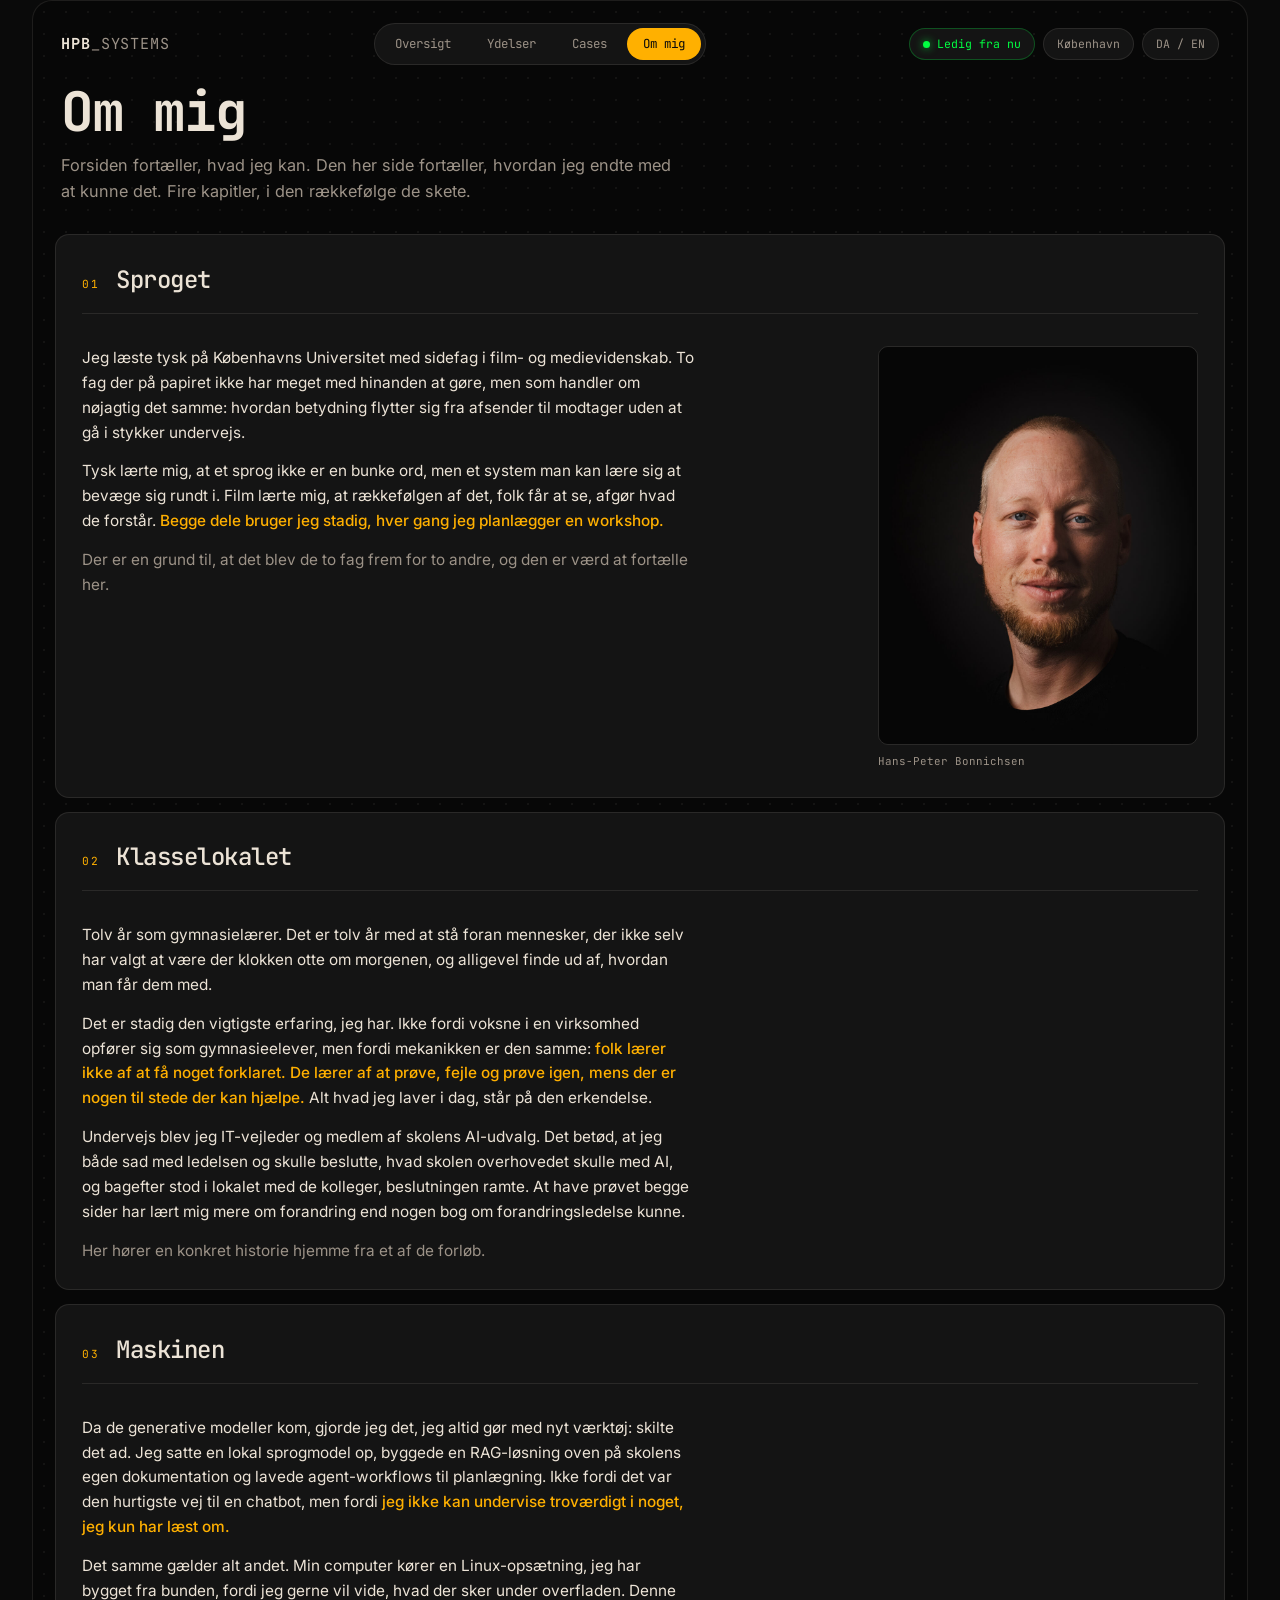
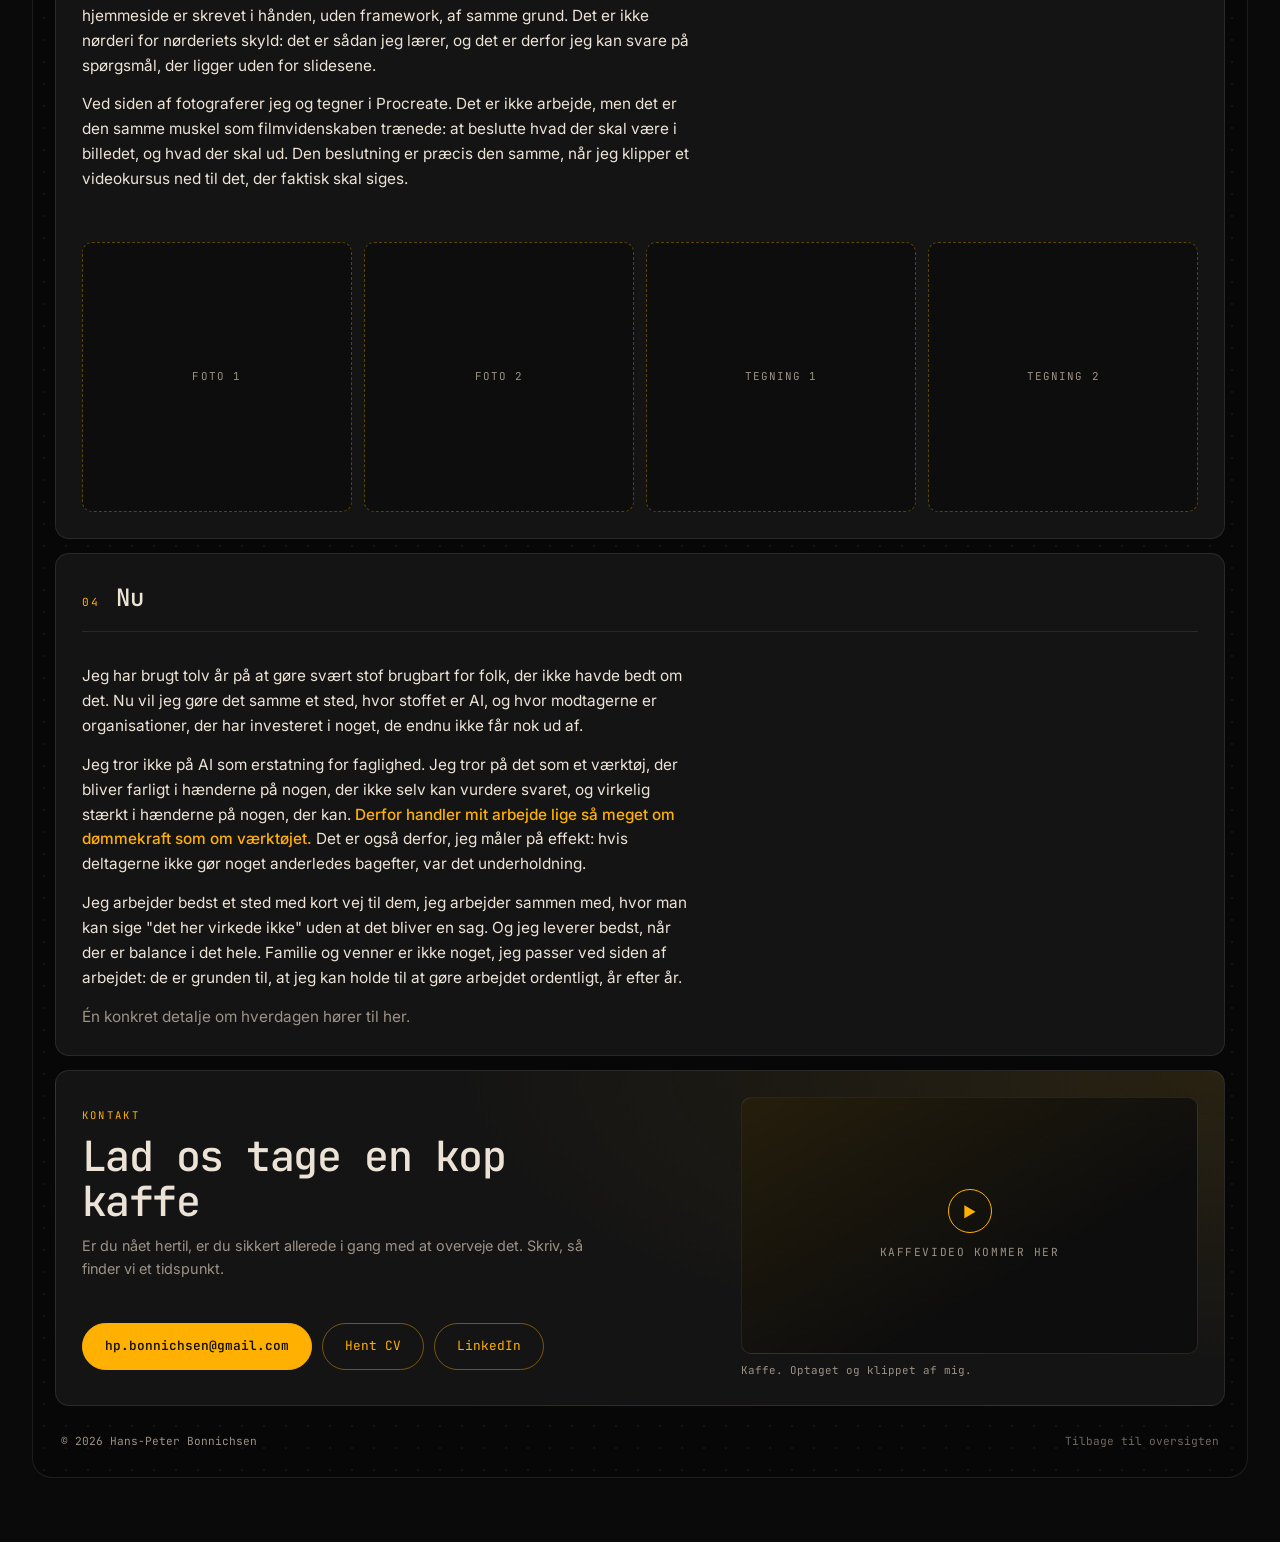
==== om.html @ f0ff15a0 "Portfolio-prototype: forside og om-side" ====
<!DOCTYPE html>
<html lang="da">
<head>
<meta charset="utf-8">
<meta name="viewport" content="width=device-width, initial-scale=1">
<title>Om mig · Hans-Peter Bonnichsen</title>
<meta name="description" content="Vejen fra tysk grammatik og filmklip til AI-adoption. Om hvorfor jeg bygger det, jeg underviser i, og hvad jeg tror på om læring.">
<link rel="preconnect" href="https://fonts.googleapis.com">
<link rel="preconnect" href="https://fonts.gstatic.com" crossorigin>
<link href="https://fonts.googleapis.com/css2?family=Inter:wght@400;500;600&family=JetBrains+Mono:wght@400;500;700&display=swap" rel="stylesheet">
<link rel="stylesheet" href="css/style.css">
</head>
<body>

<a class="skip-link" href="#indhold">Spring til indhold</a>

<main class="frame">
  <div class="frame__inner">

    <!-- Topbar -->
    <nav class="topbar" aria-label="Primær">
      <a class="topbar__logo" href="index.html">HPB<span class="topbar__logo-dim">_SYSTEMS</span></a>

      <ul class="topbar__nav">
        <li><a href="index.html">Oversigt</a></li>
        <li><a href="ydelser.html">Ydelser</a></li>
        <li><a href="cases.html">Cases</a></li>
        <li><a href="om.html" class="is-active" aria-current="page">Om mig</a></li>
      </ul>

      <div class="topbar__status">
        <span class="chip chip--live"><span class="dot" aria-hidden="true"></span>Ledig fra nu</span>
        <span class="chip">København</span>
        <span class="chip">DA / EN</span>
      </div>
    </nav>

    <header class="page-head" id="indhold">
      <h1 class="page-head__title">Om mig</h1>
      <p class="page-head__sub">
        Forsiden fortæller, hvad jeg kan. Den her side fortæller, hvordan jeg endte
        med at kunne det. Fire kapitler, i den rækkefølge de skete.
      </p>
    </header>

    <div class="bento">

      <!-- 01 ─────────────────────────────────────────────────────────── -->
      <section class="card chapter" data-reveal>
        <div class="chapter__head">
          <span class="chapter__num">01</span>
          <h2 class="chapter__title">Sproget</h2>
        </div>

        <div class="chapter__body">
          <div class="prose">
            <p>
              Jeg læste tysk på Københavns Universitet med sidefag i film- og
              medievidenskab. To fag der på papiret ikke har meget med hinanden at
              gøre, men som handler om nøjagtig det samme: hvordan betydning flytter
              sig fra afsender til modtager uden at gå i stykker undervejs.
            </p>
            <p>
              Tysk lærte mig, at et sprog ikke er en bunke ord, men et system man kan
              lære sig at bevæge sig rundt i. Film lærte mig, at rækkefølgen af det,
              folk får at se, afgør hvad de forstår. <strong>Begge dele bruger jeg
              stadig, hver gang jeg planlægger en workshop.</strong>
            </p>
            <p class="muted">
              <!-- TODO: skriv en linje eller to om hvorfor det blev netop tysk og film.
                   Hvad trak? En lærer, en film, et halvår i udlandet? Det er her læseren
                   får fat i dig som person frem for som CV. -->
              Der er en grund til, at det blev de to fag frem for to andre, og den er
              værd at fortælle her.
            </p>
          </div>

          <figure class="figure">
            <img src="assets/portraet.jpg" alt="Portræt af Hans-Peter Bonnichsen" width="1000" height="1250">
            <figcaption>Hans-Peter Bonnichsen</figcaption>
          </figure>
        </div>
      </section>

      <!-- 02 ─────────────────────────────────────────────────────────── -->
      <section class="card chapter" data-reveal>
        <div class="chapter__head">
          <span class="chapter__num">02</span>
          <h2 class="chapter__title">Klasselokalet</h2>
        </div>

        <div class="chapter__body chapter__body--plain">
          <div class="prose">
            <p>
              Tolv år som gymnasielærer. Det er tolv år med at stå foran mennesker,
              der ikke selv har valgt at være der klokken otte om morgenen, og
              alligevel finde ud af, hvordan man får dem med.
            </p>
            <p>
              Det er stadig den vigtigste erfaring, jeg har. Ikke fordi voksne i en
              virksomhed opfører sig som gymnasieelever, men fordi mekanikken er den
              samme: <strong>folk lærer ikke af at få noget forklaret. De lærer af at
              prøve, fejle og prøve igen, mens der er nogen til stede der kan
              hjælpe.</strong> Alt hvad jeg laver i dag, står på den erkendelse.
            </p>
            <p>
              Undervejs blev jeg IT-vejleder og medlem af skolens AI-udvalg. Det
              betød, at jeg både sad med ledelsen og skulle beslutte, hvad skolen
              overhovedet skulle med AI, og bagefter stod i lokalet med de kolleger,
              beslutningen ramte. At have prøvet begge sider har lært mig mere om
              forandring end nogen bog om forandringsledelse kunne.
            </p>
            <p class="muted">
              <!-- TODO: en konkret anekdote hører til her. Et forløb der gik galt,
                   en kollega der skiftede mening, en time hvor du opdagede noget.
                   Én god historie er mere overbevisende end tre afsnit om metode. -->
              Her hører en konkret historie hjemme fra et af de forløb.
            </p>
          </div>
        </div>
      </section>

      <!-- 03 ─────────────────────────────────────────────────────────── -->
      <section class="card chapter" data-reveal>
        <div class="chapter__head">
          <span class="chapter__num">03</span>
          <h2 class="chapter__title">Maskinen</h2>
        </div>

        <div class="chapter__body chapter__body--plain">
          <div class="prose">
            <p>
              Da de generative modeller kom, gjorde jeg det, jeg altid gør med nyt
              værktøj: skilte det ad. Jeg satte en lokal sprogmodel op, byggede en
              RAG-løsning oven på skolens egen dokumentation og lavede agent-workflows
              til planlægning. Ikke fordi det var den hurtigste vej til en chatbot,
              men fordi <strong>jeg ikke kan undervise troværdigt i noget, jeg kun har
              læst om.</strong>
            </p>
            <p>
              Det samme gælder alt andet. Min computer kører en Linux-opsætning, jeg
              har bygget fra bunden, fordi jeg gerne vil vide, hvad der sker under
              overfladen. Denne hjemmeside er skrevet i hånden, uden framework, af
              samme grund. Det er ikke nørderi for nørderiets skyld: det er sådan jeg
              lærer, og det er derfor jeg kan svare på spørgsmål, der ligger uden for
              slidesene.
            </p>
            <p>
              Ved siden af fotograferer jeg og tegner i Procreate. Det er ikke arbejde,
              men det er den samme muskel som filmvidenskaben trænede: at beslutte hvad
              der skal være i billedet, og hvad der skal ud. Den beslutning er præcis
              den samme, når jeg klipper et videokursus ned til det, der faktisk skal
              siges.
            </p>
          </div>

          <div class="gallery">
            <!-- TODO: udskift de fire pladsholdere med billeder, fx to fotografier og
                 to Procreate-arbejder. Format: <figure class="figure"><img src="assets/..."
                 alt="..."><figcaption>...</figcaption></figure> -->
            <div class="ph ph--square">FOTO 1</div>
            <div class="ph ph--square">FOTO 2</div>
            <div class="ph ph--square">TEGNING 1</div>
            <div class="ph ph--square">TEGNING 2</div>
          </div>
        </div>
      </section>

      <!-- 04 ─────────────────────────────────────────────────────────── -->
      <section class="card chapter" data-reveal>
        <div class="chapter__head">
          <span class="chapter__num">04</span>
          <h2 class="chapter__title">Nu</h2>
        </div>

        <div class="chapter__body chapter__body--plain">
          <div class="prose">
            <p>
              Jeg har brugt tolv år på at gøre svært stof brugbart for folk, der ikke
              havde bedt om det. Nu vil jeg gøre det samme et sted, hvor stoffet er
              AI, og hvor modtagerne er organisationer, der har investeret i noget,
              de endnu ikke får nok ud af.
            </p>
            <p>
              Jeg tror ikke på AI som erstatning for faglighed. Jeg tror på det som et
              værktøj, der bliver farligt i hænderne på nogen, der ikke selv kan
              vurdere svaret, og virkelig stærkt i hænderne på nogen, der kan.
              <strong>Derfor handler mit arbejde lige så meget om dømmekraft som om
              værktøjet.</strong> Det er også derfor, jeg måler på effekt: hvis
              deltagerne ikke gør noget anderledes bagefter, var det underholdning.
            </p>
            <p>
              Jeg arbejder bedst et sted med kort vej til dem, jeg arbejder sammen med,
              hvor man kan sige "det her virkede ikke" uden at det bliver en sag. Og
              jeg leverer bedst, når der er balance i det hele. Familie og venner er
              ikke noget, jeg passer ved siden af arbejdet: de er grunden til, at jeg
              kan holde til at gøre arbejdet ordentligt, år efter år.
            </p>
            <p class="muted">
              <!-- TODO: tilføj gerne én konkret ting du gør for at trives, fx noget du
                   løber, laver mad til, tager på tur med. Én detalje gør afsnittet
                   troværdigt; flere gør det til en dating-profil. -->
              Én konkret detalje om hverdagen hører til her.
            </p>
          </div>
        </div>
      </section>

      <!-- Kontakt ─────────────────────────────────────────────────────── -->
      <section class="card card--contact" aria-labelledby="kontakt-titel" data-reveal>
        <div class="contact__text">
          <span class="card__label" id="kontakt-titel">Kontakt</span>
          <h2 class="card__title card__title--xl">Lad os tage en kop kaffe</h2>
          <p class="card__text">
            Er du nået hertil, er du sikkert allerede i gang med at overveje det.
            Skriv, så finder vi et tidspunkt.
          </p>
        </div>

        <!-- Samme video som på forsiden. Se kommentaren i index.html om hosting. -->
        <figure class="contact__video">
          <div class="video-ph">
            <span class="video-ph__icon" aria-hidden="true">&#9654;</span>
            <span class="video-ph__text">Kaffevideo kommer her</span>
          </div>
          <figcaption>Kaffe. Optaget og klippet af mig.</figcaption>
        </figure>

        <div class="contact__actions">
          <a class="btn btn--primary" href="mailto:hp.bonnichsen@gmail.com">hp.bonnichsen@gmail.com</a>
          <a class="btn" href="assets/hpb_cv.pdf" download>Hent CV</a>
          <!-- TODO: indsæt din LinkedIn-URL -->
          <a class="btn" href="#">LinkedIn</a>
        </div>
      </section>

    </div><!-- /bento -->

    <footer class="footer">
      <span>© <span id="year">2026</span> Hans-Peter Bonnichsen</span>
      <span class="footer__dim"><a href="index.html">Tilbage til oversigten</a></span>
    </footer>

  </div>
</main>

<script src="js/main.js"></script>
</body>
</html>
---- css/style.css ----
/* ==========================================================================
   HPB_SYSTEMS — portfolio
   Nostromo-paletten, men amber er ACCENT: brødtekst er varm off-white, så
   siden er behagelig at læse og læser professionelt frem for retro-terminal.
   Ren HTML/CSS/JS — ingen build, ingen afhængigheder.
   ========================================================================== */

:root {
  /* flader */
  --bg:          #0a0a0a;
  --frame:       #070707;
  --panel:       #141414;
  --panel-hi:    #1a1a1a;

  /* tekst */
  --ink:         #ece3d6;   /* brødtekst — 15,7:1 mod --panel */
  --ink-dim:     #9c9287;   /* sekundær  —  6,1:1 mod --panel */

  /* accenter (Nostromo) */
  --amber:       #e8a000;
  --amber-hot:   #ffb000;   /* 10,4:1 mod --panel */
  --amber-dim:   #5a4500;   /* KUN kanter og dekoration, aldrig tekst */
  --phosphor:    #00ff41;
  --alert:       #ff3030;

  --line:        rgba(236, 227, 214, 0.10);
  --line-strong: rgba(255, 176, 0, 0.42);

  --font-mono: "JetBrains Mono", ui-monospace, SFMono-Regular, monospace;
  --font-sans: "Inter", system-ui, "Segoe UI", sans-serif;

  --radius: 14px;
  --gap: 14px;
  --ease: cubic-bezier(0.22, 1, 0.36, 1);
}

*, *::before, *::after { box-sizing: border-box; }

html { -webkit-text-size-adjust: 100%; }

body {
  margin: 0;
  background: var(--bg);
  color: var(--ink);
  font-family: var(--font-sans);
  font-size: 15px;
  line-height: 1.62;
  -webkit-font-smoothing: antialiased;
  -moz-osx-font-smoothing: grayscale;
}

h1, h2, h3 { font-family: var(--font-mono); font-weight: 500; margin: 0; }
p { margin: 0; }
ul, ol, dl { margin: 0; padding: 0; list-style: none; }
dd { margin: 0; }
a { color: inherit; text-decoration: none; }

::selection { background: var(--amber-hot); color: #0a0a0a; }

:focus-visible {
  outline: 2px solid var(--amber-hot);
  outline-offset: 3px;
  border-radius: 4px;
}

.skip-link {
  position: absolute;
  left: -9999px;
  top: 0;
  background: var(--amber-hot);
  color: #0a0a0a;
  padding: 10px 16px;
  font-family: var(--font-mono);
  z-index: 100;
}
.skip-link:focus { left: 12px; top: 12px; }

/* ── Wordmark ─────────────────────────────────────────────────────────── */

.wordmark {
  padding: clamp(40px, 7vw, 92px) 20px clamp(26px, 4vw, 48px);
  text-align: center;
}

.wordmark__text {
  font-family: var(--font-mono);
  font-weight: 700;
  color: var(--ink);
  font-size: clamp(2.4rem, 12.5vw, 10.5rem);
  line-height: 0.9;
  letter-spacing: -0.05em;
  margin: 0;
}

.wordmark__sub {
  margin-top: clamp(14px, 2vw, 24px);
  font-family: var(--font-mono);
  font-size: clamp(0.68rem, 1.4vw, 0.84rem);
  letter-spacing: 0.34em;
  text-transform: uppercase;
  color: var(--amber-hot);
}

/* ── Dashboard-ramme ──────────────────────────────────────────────────── */

.frame { padding: 0 clamp(10px, 2.5vw, 32px) clamp(28px, 5vw, 64px); }

.frame__inner {
  max-width: 1440px;
  margin: 0 auto;
  padding: clamp(14px, 2vw, 22px);
  border: 1px solid var(--line);
  border-radius: calc(var(--radius) + 6px);
  background-color: var(--frame);
  background-image: radial-gradient(rgba(236, 227, 214, 0.055) 1px, transparent 1px);
  background-size: 22px 22px;
}

/* ── Topbar ───────────────────────────────────────────────────────────── */

.topbar {
  display: flex;
  align-items: center;
  gap: 16px;
  flex-wrap: wrap;
  padding: 0 6px clamp(14px, 2vw, 20px);
}

.topbar__logo {
  font-family: var(--font-mono);
  font-weight: 700;
  font-size: 0.95rem;
  letter-spacing: 0.06em;
  color: var(--ink);
}
.topbar__logo-dim { color: var(--ink-dim); font-weight: 400; }

.topbar__nav {
  display: flex;
  gap: 4px;
  margin-left: auto;
  padding: 4px;
  border: 1px solid var(--line);
  border-radius: 999px;
  background: var(--panel);
}

.topbar__nav a {
  display: block;
  padding: 6px 16px;
  border-radius: 999px;
  font-family: var(--font-mono);
  font-size: 0.78rem;
  color: var(--ink-dim);
  transition: color 0.18s var(--ease), background 0.18s var(--ease);
}
.topbar__nav a:hover { color: var(--ink); background: var(--panel-hi); }
.topbar__nav a.is-active { color: #0a0a0a; background: var(--amber-hot); }

.topbar__status { display: flex; gap: 8px; margin-left: auto; flex-wrap: wrap; }

.chip {
  display: inline-flex;
  align-items: center;
  gap: 7px;
  padding: 6px 13px;
  border: 1px solid var(--line);
  border-radius: 999px;
  background: var(--panel);
  font-family: var(--font-mono);
  font-size: 0.72rem;
  color: var(--ink-dim);
  white-space: nowrap;
}
.chip--live { color: var(--phosphor); border-color: rgba(0, 255, 65, 0.26); }

.dot {
  width: 7px; height: 7px;
  border-radius: 50%;
  background: var(--phosphor);
  box-shadow: 0 0 8px rgba(0, 255, 65, 0.75);
  animation: pulse 2.4s ease-in-out infinite;
}
@keyframes pulse { 50% { opacity: 0.3; } }

/* ── Bento-grid ───────────────────────────────────────────────────────── */

.bento {
  display: grid;
  grid-template-columns: repeat(12, 1fr);
  gap: var(--gap);
}

.card {
  position: relative;
  display: flex;
  flex-direction: column;
  gap: 14px;
  padding: clamp(18px, 2vw, 28px);
  border: 1px solid var(--line);
  border-radius: var(--radius);
  background: var(--panel);
}

a.card { transition: border-color 0.22s var(--ease), background 0.22s var(--ease), transform 0.22s var(--ease); }
a.card:hover { border-color: var(--line-strong); background: var(--panel-hi); transform: translateY(-3px); }
a.card:hover .arrow { transform: translateX(4px); }
a.card:hover .card__cta { color: var(--amber-hot); }

/* placering */
.card--kpi      { grid-column: span 12; }
.card--profile  { grid-column: span 5; }
.card--method   { grid-column: span 7; }
.card--services { grid-column: span 7; }
.card--skills   { grid-column: span 5; }
.card--case     { grid-column: span 3; }
.card--tools    { grid-column: span 12; }
.card--contact  { grid-column: span 12; }

/* fælles kortdele */
.card__head {
  display: flex;
  align-items: baseline;
  justify-content: space-between;
  gap: 12px;
  padding-bottom: 13px;
  border-bottom: 1px solid var(--line);
}

.card__label {
  font-family: var(--font-mono);
  font-size: 0.66rem;
  letter-spacing: 0.22em;
  text-transform: uppercase;
  color: var(--amber-hot);
}

.card__meta {
  font-family: var(--font-mono);
  font-size: 0.66rem;
  letter-spacing: 0.1em;
  color: var(--ink-dim);
}

.card__title { font-size: 1.05rem; color: var(--ink); letter-spacing: -0.015em; line-height: 1.3; }
.card__title--lg { font-size: clamp(1.25rem, 1.9vw, 1.6rem); line-height: 1.16; letter-spacing: -0.03em; }
.card__title--xl { font-size: clamp(1.6rem, 3.4vw, 2.6rem); line-height: 1.08; letter-spacing: -0.035em; }

.card__org {
  font-family: var(--font-mono);
  font-size: 0.72rem;
  letter-spacing: 0.05em;
  color: var(--ink-dim);
  margin-top: 4px;
}

.card__text { font-size: 0.9rem; color: var(--ink-dim); }

.card__cta {
  margin-top: auto;
  padding-top: 4px;
  display: inline-flex;
  align-items: center;
  gap: 8px;
  font-family: var(--font-mono);
  font-size: 0.74rem;
  letter-spacing: 0.04em;
  color: var(--ink-dim);
  transition: color 0.2s var(--ease);
}
.arrow { transition: transform 0.22s var(--ease); }

.lede {
  font-size: 1.02rem;
  line-height: 1.5;
  color: var(--ink);
  border-left: 2px solid var(--amber-hot);
  padding-left: 14px;
}

.tag {
  font-family: var(--font-mono);
  font-size: 0.6rem;
  letter-spacing: 0.16em;
  text-transform: uppercase;
  color: var(--phosphor);
}

/* ── KPI-stribe ───────────────────────────────────────────────────────── */

.kpis {
  display: grid;
  grid-template-columns: repeat(4, 1fr);
  gap: clamp(16px, 3vw, 40px);
}

.kpi { display: flex; flex-direction: column; gap: 4px; }
.kpi + .kpi { border-left: 1px solid var(--line); padding-left: clamp(16px, 3vw, 40px); }

.kpi__value {
  font-family: var(--font-mono);
  font-weight: 700;
  font-size: clamp(1.9rem, 3.4vw, 2.9rem);
  line-height: 1;
  letter-spacing: -0.04em;
  color: var(--amber-hot);
  font-variant-numeric: tabular-nums;
}

.kpi__unit { font-size: 0.8rem; color: var(--ink-dim); max-width: 26ch; }

/* ── Profil ───────────────────────────────────────────────────────────── */

.identity { display: flex; align-items: center; gap: 16px; }

.avatar {
  flex: none;
  width: 76px;
  height: 76px;
  border-radius: 50%;
  border: 1px solid var(--line-strong);
  background: linear-gradient(150deg, rgba(255, 176, 0, 0.14), transparent 65%), #101010;
  display: grid;
  place-items: center;
  overflow: hidden;
}
.avatar img { width: 100%; height: 100%; object-fit: cover; }

.avatar__monogram {
  font-family: var(--font-mono);
  font-weight: 700;
  font-size: 0.9rem;
  letter-spacing: 0.12em;
  color: var(--amber-hot);
}

/* ── Metode ───────────────────────────────────────────────────────────── */

.steps { display: grid; gap: 18px; }

.step { display: flex; gap: 18px; align-items: flex-start; }

.step__num {
  font-family: var(--font-mono);
  font-size: 0.72rem;
  letter-spacing: 0.1em;
  color: var(--amber-hot);
  padding-top: 4px;
  min-width: 26px;
}

.step__title { font-size: 0.98rem; color: var(--ink); }
.step__text { font-size: 0.88rem; color: var(--ink-dim); margin-top: 3px; }

/* ── Ydelser ──────────────────────────────────────────────────────────── */

.services { display: grid; gap: 14px; }

.service { padding-left: 16px; border-left: 1px solid var(--amber-dim); }
.service__title { font-size: 0.95rem; color: var(--ink); }
.service__text { font-size: 0.86rem; color: var(--ink-dim); margin-top: 2px; }

/* ── Kompetencer ──────────────────────────────────────────────────────── */

.skillset + .skillset { margin-top: 4px; }

.skillset__head {
  font-size: 0.7rem;
  letter-spacing: 0.16em;
  text-transform: uppercase;
  color: var(--ink-dim);
  padding-bottom: 8px;
  margin-bottom: 10px;
  border-bottom: 1px solid var(--line);
}

.skillset__list { display: grid; gap: 6px; }

.skillset__list li {
  font-size: 0.88rem;
  color: var(--ink);
  padding-left: 15px;
  position: relative;
}
.skillset__list li::before {
  content: "";
  position: absolute;
  left: 0;
  top: 0.62em;
  width: 5px; height: 5px;
  background: var(--amber-hot);
  border-radius: 1px;
}

/* ── Case-fakta ───────────────────────────────────────────────────────── */

.facts {
  display: grid;
  gap: 8px;
  padding-top: 12px;
  border-top: 1px solid var(--line);
}

.facts > div { display: grid; gap: 1px; }

.facts dt {
  font-family: var(--font-mono);
  font-size: 0.6rem;
  letter-spacing: 0.18em;
  text-transform: uppercase;
  color: var(--ink-dim);
}
.facts dd { font-size: 0.84rem; color: var(--ink); }
.facts__hi { color: var(--amber-hot); }

/* ── Værktøjsstribe ───────────────────────────────────────────────────── */

.card--tools { flex-direction: row; align-items: center; gap: 24px; flex-wrap: wrap; }

.tools { display: flex; flex-wrap: wrap; gap: 8px; }

.tools li {
  padding: 6px 14px;
  border: 1px solid var(--line);
  border-radius: 999px;
  font-family: var(--font-mono);
  font-size: 0.74rem;
  color: var(--ink-dim);
}

/* ── Kontakt ──────────────────────────────────────────────────────────── */

.card--contact {
  display: grid;
  grid-template-columns: minmax(0, 1.15fr) minmax(0, 0.85fr);
  align-items: center;
  gap: 22px 40px;
  background:
    radial-gradient(120% 160% at 100% 0%, rgba(255, 176, 0, 0.09), transparent 55%),
    var(--panel);
}

.contact__text { grid-column: 1; display: grid; gap: 10px; max-width: 56ch; }
.contact__video { grid-column: 2; grid-row: 1 / span 2; }
.contact__actions { grid-column: 1; display: flex; flex-wrap: wrap; gap: 10px; }

.btn {
  display: inline-flex;
  align-items: center;
  padding: 12px 22px;
  border: 1px solid var(--line-strong);
  border-radius: 999px;
  font-family: var(--font-mono);
  font-size: 0.8rem;
  color: var(--amber-hot);
  transition: background 0.2s var(--ease), color 0.2s var(--ease), border-color 0.2s var(--ease);
}
.btn:hover { background: var(--panel-hi); border-color: var(--amber-hot); }

.btn--primary { background: var(--amber-hot); border-color: var(--amber-hot); color: #0a0a0a; font-weight: 500; }
.btn--primary:hover { background: var(--amber); border-color: var(--amber); color: #0a0a0a; }

/* ── Terminal-intro i profilkortet ────────────────────────────────────── */

/* Terminal og indhold deler den samme grid-celle. Cellen er altid lige så høj
   som det færdige indhold, så overgangen ikke flytter rundt på kortet, og de to
   lag kan krydsfade i stedet for at klippe. */
.profile__stack { display: grid; flex: 1; }
.profile__stack > * { grid-area: 1 / 1; min-width: 0; }

/* Usynlig som udgangspunkt. JS tænder den kun hvis den kan afvikles ordentligt,
   så uden JS, med reduceret bevægelse eller i en søgemaskine ser man altid det
   færdige indhold. */
.terminal {
  opacity: 0;
  visibility: hidden;
  transition: opacity 0.45s var(--ease), visibility 0s linear 0.45s;
}

.card--profile.is-booting .terminal {
  opacity: 1;
  visibility: visible;
  transition: opacity 0.25s var(--ease), visibility 0s;
}

.profile__content {
  display: flex;
  flex-direction: column;
  gap: 14px;
  transition: opacity 0.55s var(--ease), transform 0.55s var(--ease);
}

.card--profile.is-booting .profile__content {
  opacity: 0;
  transform: translateY(8px);
  transition-duration: 0.2s;
}

.terminal__out {
  margin: 0;
  font-family: var(--font-mono);
  font-size: 0.9rem;
  line-height: 1.7;
  color: var(--amber-hot);
  white-space: pre-wrap;
  word-break: break-word;
}

.terminal__out::after {
  content: "\2588";
  color: var(--amber-hot);
  animation: caret 1s steps(1) infinite;
}
.card--profile.is-resolved .terminal__out::after,
.card--profile:not(.is-booting) .terminal__out::after { content: none; }

@keyframes caret { 50% { opacity: 0; } }

/* ── Kaffevideo i kontaktkortet ───────────────────────────────────────── */

.contact__video { margin: 0; display: flex; flex-direction: column; gap: 8px; }

.contact__video video,
.video-ph {
  width: 100%;
  aspect-ratio: 16 / 9;
  border: 1px solid var(--line);
  border-radius: 10px;
  background: #0d0d0d;
}

.video-ph {
  display: grid;
  place-content: center;
  justify-items: center;
  gap: 10px;
  background: linear-gradient(150deg, rgba(255, 176, 0, 0.10), transparent 65%), #0d0d0d;
}

.video-ph__icon {
  display: grid;
  place-items: center;
  width: 44px;
  height: 44px;
  border: 1px solid var(--amber-hot);
  border-radius: 50%;
  color: var(--amber-hot);
  font-size: 0.9rem;
}

.video-ph__text {
  font-family: var(--font-mono);
  font-size: 0.7rem;
  letter-spacing: 0.14em;
  text-transform: uppercase;
  color: var(--ink-dim);
}

.contact__video figcaption {
  font-family: var(--font-mono);
  font-size: 0.68rem;
  color: var(--ink-dim);
}

/* ── Undersider: kapitler og billeder ─────────────────────────────────── */

.page-head { padding: 0 6px clamp(18px, 3vw, 30px); }

.page-head__title {
  font-family: var(--font-mono);
  font-weight: 700;
  font-size: clamp(1.8rem, 5vw, 3.4rem);
  line-height: 1;
  letter-spacing: -0.04em;
  color: var(--ink);
}

.page-head__sub {
  margin-top: 12px;
  max-width: 62ch;
  font-size: 1.02rem;
  color: var(--ink-dim);
}

.chapter { grid-column: span 12; }

.chapter__head {
  display: flex;
  align-items: baseline;
  gap: 16px;
  padding-bottom: 13px;
  margin-bottom: 18px;
  border-bottom: 1px solid var(--line);
}

.chapter__num {
  font-family: var(--font-mono);
  font-size: 0.7rem;
  letter-spacing: 0.2em;
  color: var(--amber-hot);
}

.chapter__title {
  font-size: clamp(1.15rem, 2vw, 1.5rem);
  letter-spacing: -0.02em;
  color: var(--ink);
}

.chapter__body { display: grid; grid-template-columns: minmax(0, 1fr) minmax(0, 320px); gap: 32px; align-items: start; }
.chapter__body--plain { grid-template-columns: minmax(0, 1fr); }

.prose { display: grid; gap: 14px; max-width: 68ch; }
.prose p { font-size: 0.96rem; color: var(--ink); }
.prose p.muted { color: var(--ink-dim); }

.prose strong { color: var(--amber-hot); font-weight: 500; }

.figure { margin: 0; display: grid; gap: 8px; }
.figure img { width: 100%; height: auto; border-radius: 10px; border: 1px solid var(--line); }

.figure figcaption {
  font-family: var(--font-mono);
  font-size: 0.68rem;
  color: var(--ink-dim);
}

.ph {
  display: grid;
  place-items: center;
  border: 1px dashed var(--amber-dim);
  border-radius: 10px;
  background: #0d0d0d;
  color: var(--ink-dim);
  font-family: var(--font-mono);
  font-size: 0.68rem;
  letter-spacing: 0.1em;
  text-align: center;
  padding: 12px;
}
.ph--portrait { aspect-ratio: 4 / 5; }
.ph--wide { aspect-ratio: 16 / 9; }
.ph--square { aspect-ratio: 1 / 1; }

.gallery {
  display: grid;
  grid-template-columns: repeat(auto-fit, minmax(160px, 1fr));
  gap: 12px;
  margin-top: 18px;
}

/* ── Footer ───────────────────────────────────────────────────────────── */

.footer {
  display: flex;
  justify-content: space-between;
  flex-wrap: wrap;
  gap: 8px;
  padding: clamp(16px, 2.4vw, 26px) 6px 4px;
  font-family: var(--font-mono);
  font-size: 0.7rem;
  color: var(--ink-dim);
}
.footer__dim { opacity: 0.7; }

/* ── Reveal ved scroll ────────────────────────────────────────────────── */

[data-reveal] {
  opacity: 0;
  transform: translateY(14px);
  transition: opacity 0.5s var(--ease), transform 0.5s var(--ease);
}
[data-reveal].is-visible { opacity: 1; transform: none; }

/* ── Responsivt ───────────────────────────────────────────────────────── */

@media (max-width: 1180px) {
  .card--profile, .card--method, .card--services, .card--skills { grid-column: span 12; }
  .card--case { grid-column: span 6; }
}

@media (max-width: 860px) {
  .kpis { grid-template-columns: repeat(2, 1fr); gap: 22px; }
  .kpi + .kpi { border-left: none; padding-left: 0; }
  .kpi:nth-child(even) { border-left: 1px solid var(--line); padding-left: 22px; }
}

@media (max-width: 640px) {
  body { font-size: 14.5px; }
  .topbar { justify-content: space-between; }
  .topbar__nav { order: 3; margin-left: 0; width: 100%; justify-content: center; overflow-x: auto; }
  .topbar__status { margin-left: 0; }
  .kpis { grid-template-columns: 1fr; }
  .kpi:nth-child(even) { border-left: none; padding-left: 0; }
  .card--case { grid-column: span 12; }
  .frame__inner { background-size: 18px 18px; }
  .card--tools { flex-direction: column; align-items: flex-start; }
  .card--contact { grid-template-columns: minmax(0, 1fr); }
  .contact__text, .contact__video, .contact__actions { grid-column: 1; grid-row: auto; }
  .chapter__body { grid-template-columns: minmax(0, 1fr); }
}

/* ── Reduceret bevægelse ──────────────────────────────────────────────── */

@media (prefers-reduced-motion: reduce) {
  *, *::before, *::after {
    animation-duration: 0.001ms !important;
    animation-iteration-count: 1 !important;
    transition-duration: 0.001ms !important;
  }
  [data-reveal] { opacity: 1; transform: none; }
}

/* ── Print ────────────────────────────────────────────────────────────── */

@media print {
  body { background: #fff; color: #000; }
  .frame__inner { background: none; border: none; }
  .card { border-color: #ccc; background: none; break-inside: avoid; }
  .topbar__status, .card__cta, .skip-link { display: none; }
}
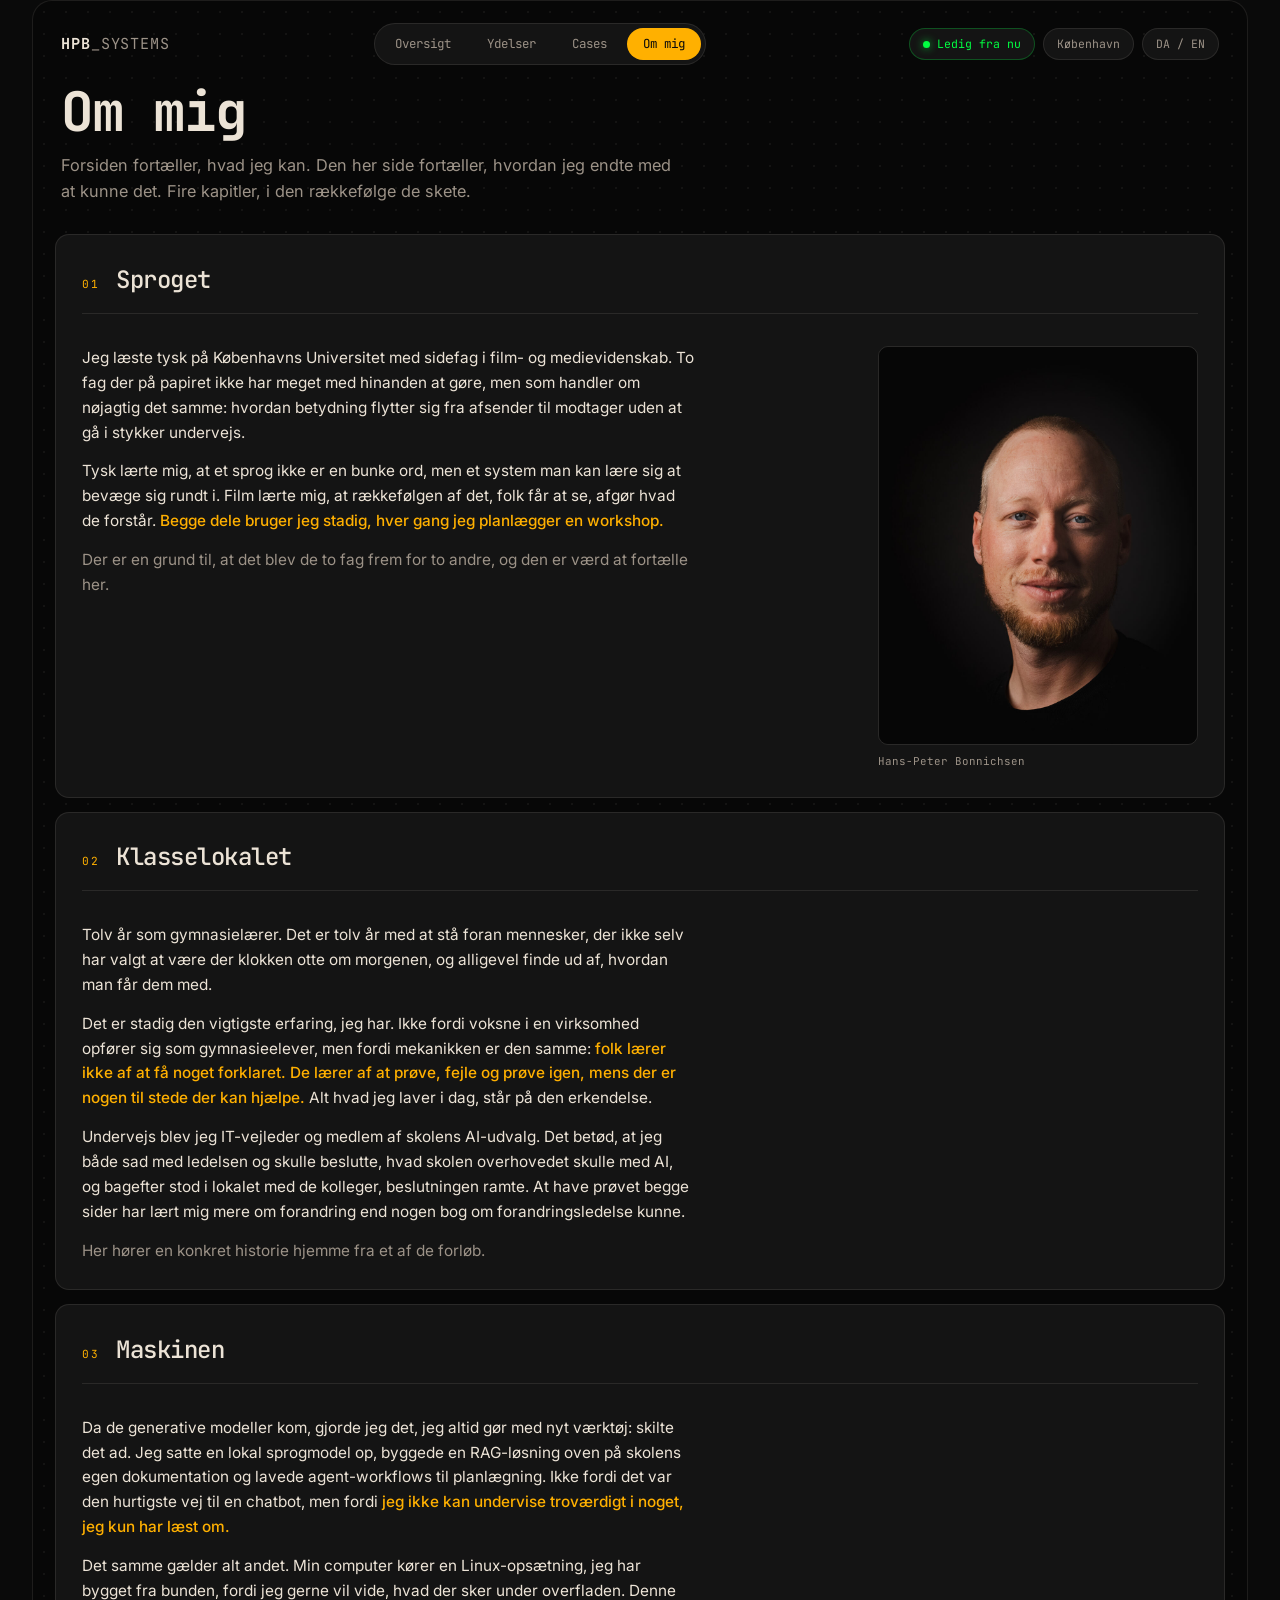
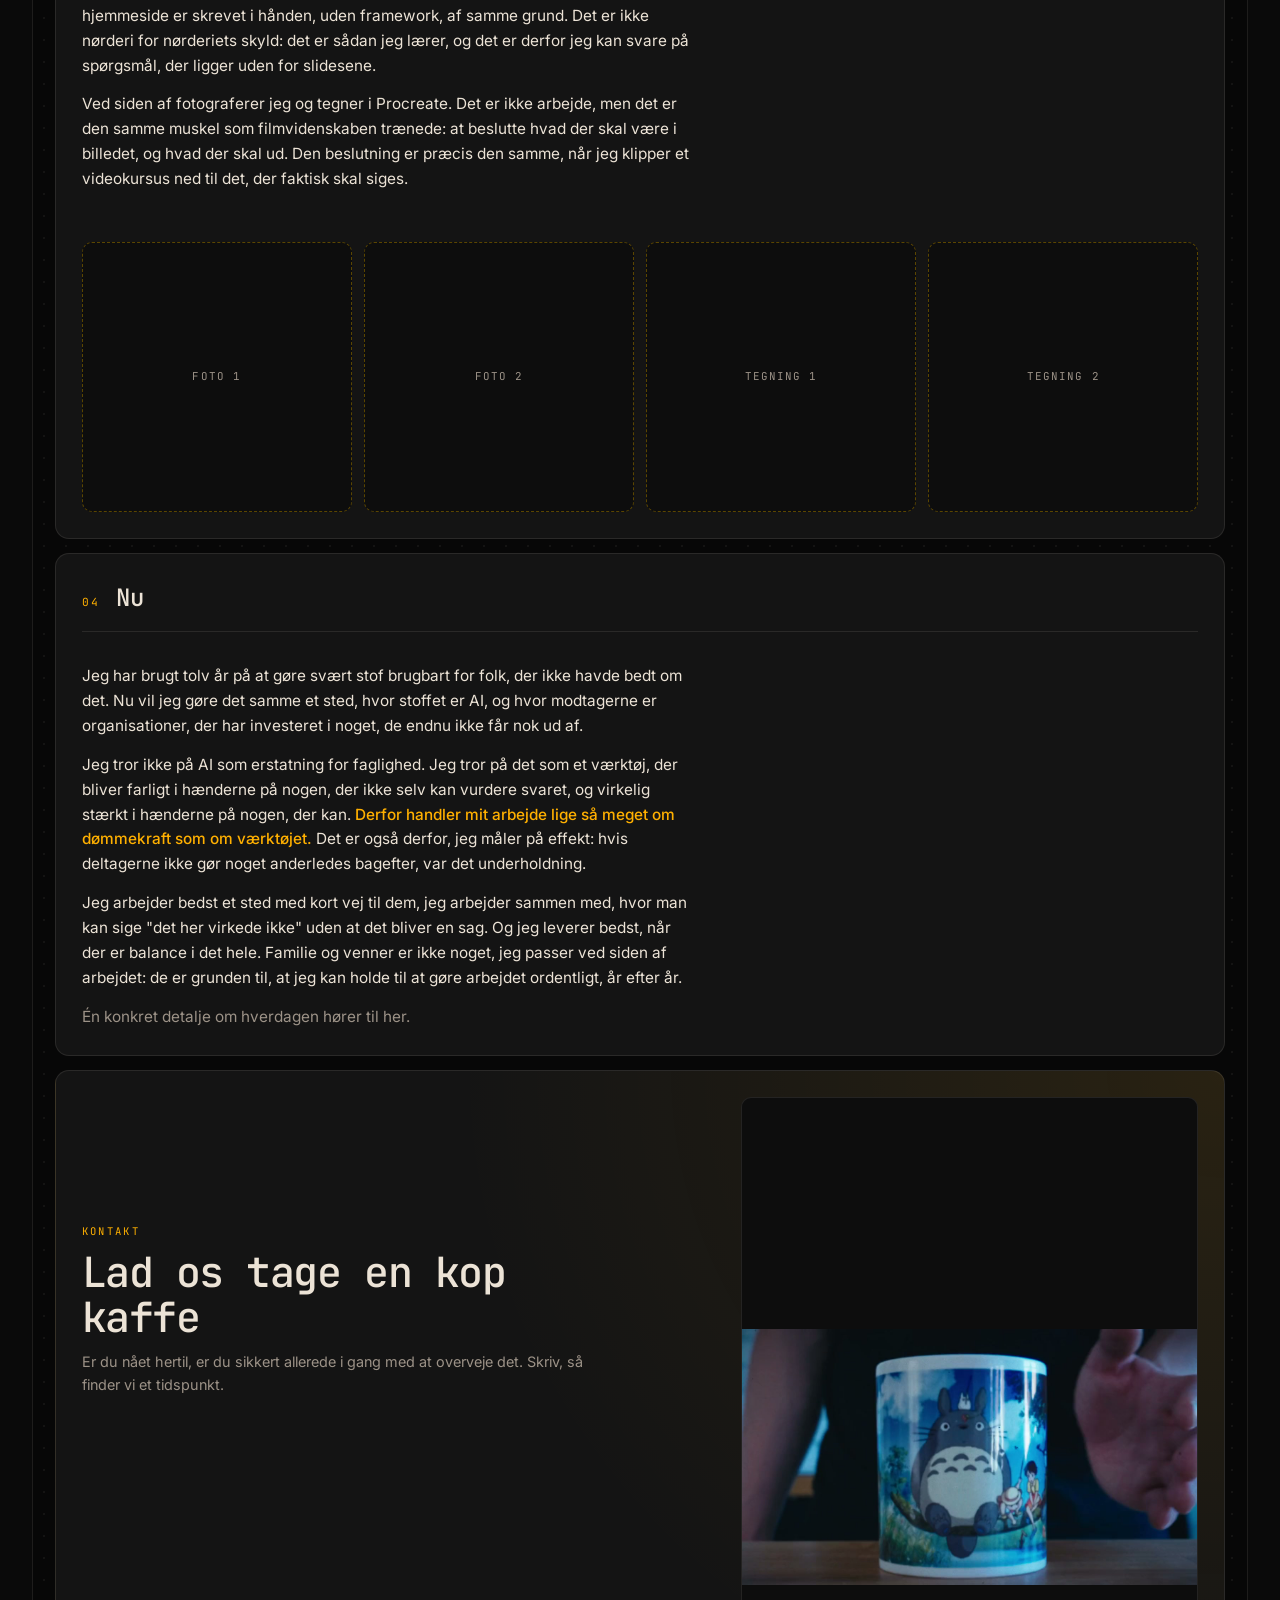
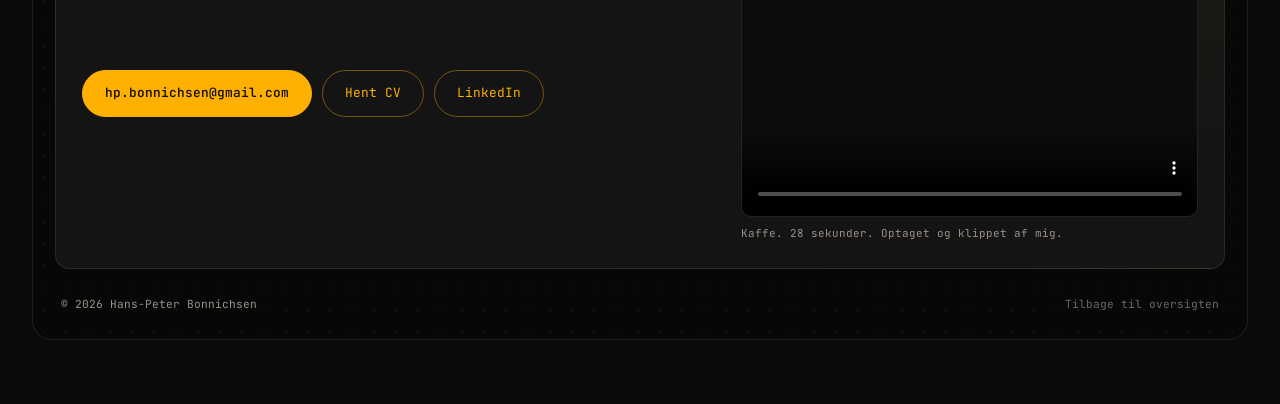
==== commit 4366fe2d: "Kaffevideo fra release-asset, portræt på om-siden" ====
--- a/om.html
+++ b/om.html
@@ -219,11 +219,11 @@
 
         <!-- Samme video som på forsiden. Se kommentaren i index.html om hosting. -->
         <figure class="contact__video">
-          <div class="video-ph">
-            <span class="video-ph__icon" aria-hidden="true">&#9654;</span>
-            <span class="video-ph__text">Kaffevideo kommer her</span>
-          </div>
-          <figcaption>Kaffe. Optaget og klippet af mig.</figcaption>
+          <video controls preload="none" playsinline poster="assets/kaffe-poster.jpg" width="1280" height="720">
+            <source src="https://github.com/hpbonnichsen/hpb_systems_portfolio/releases/download/media-v1/kaffe.mp4" type="video/mp4">
+            <a href="https://github.com/hpbonnichsen/hpb_systems_portfolio/releases/download/media-v1/kaffe.mp4">Hent videoen</a>
+          </video>
+          <figcaption>Kaffe. 28 sekunder. Optaget og klippet af mig.</figcaption>
         </figure>
 
         <div class="contact__actions">
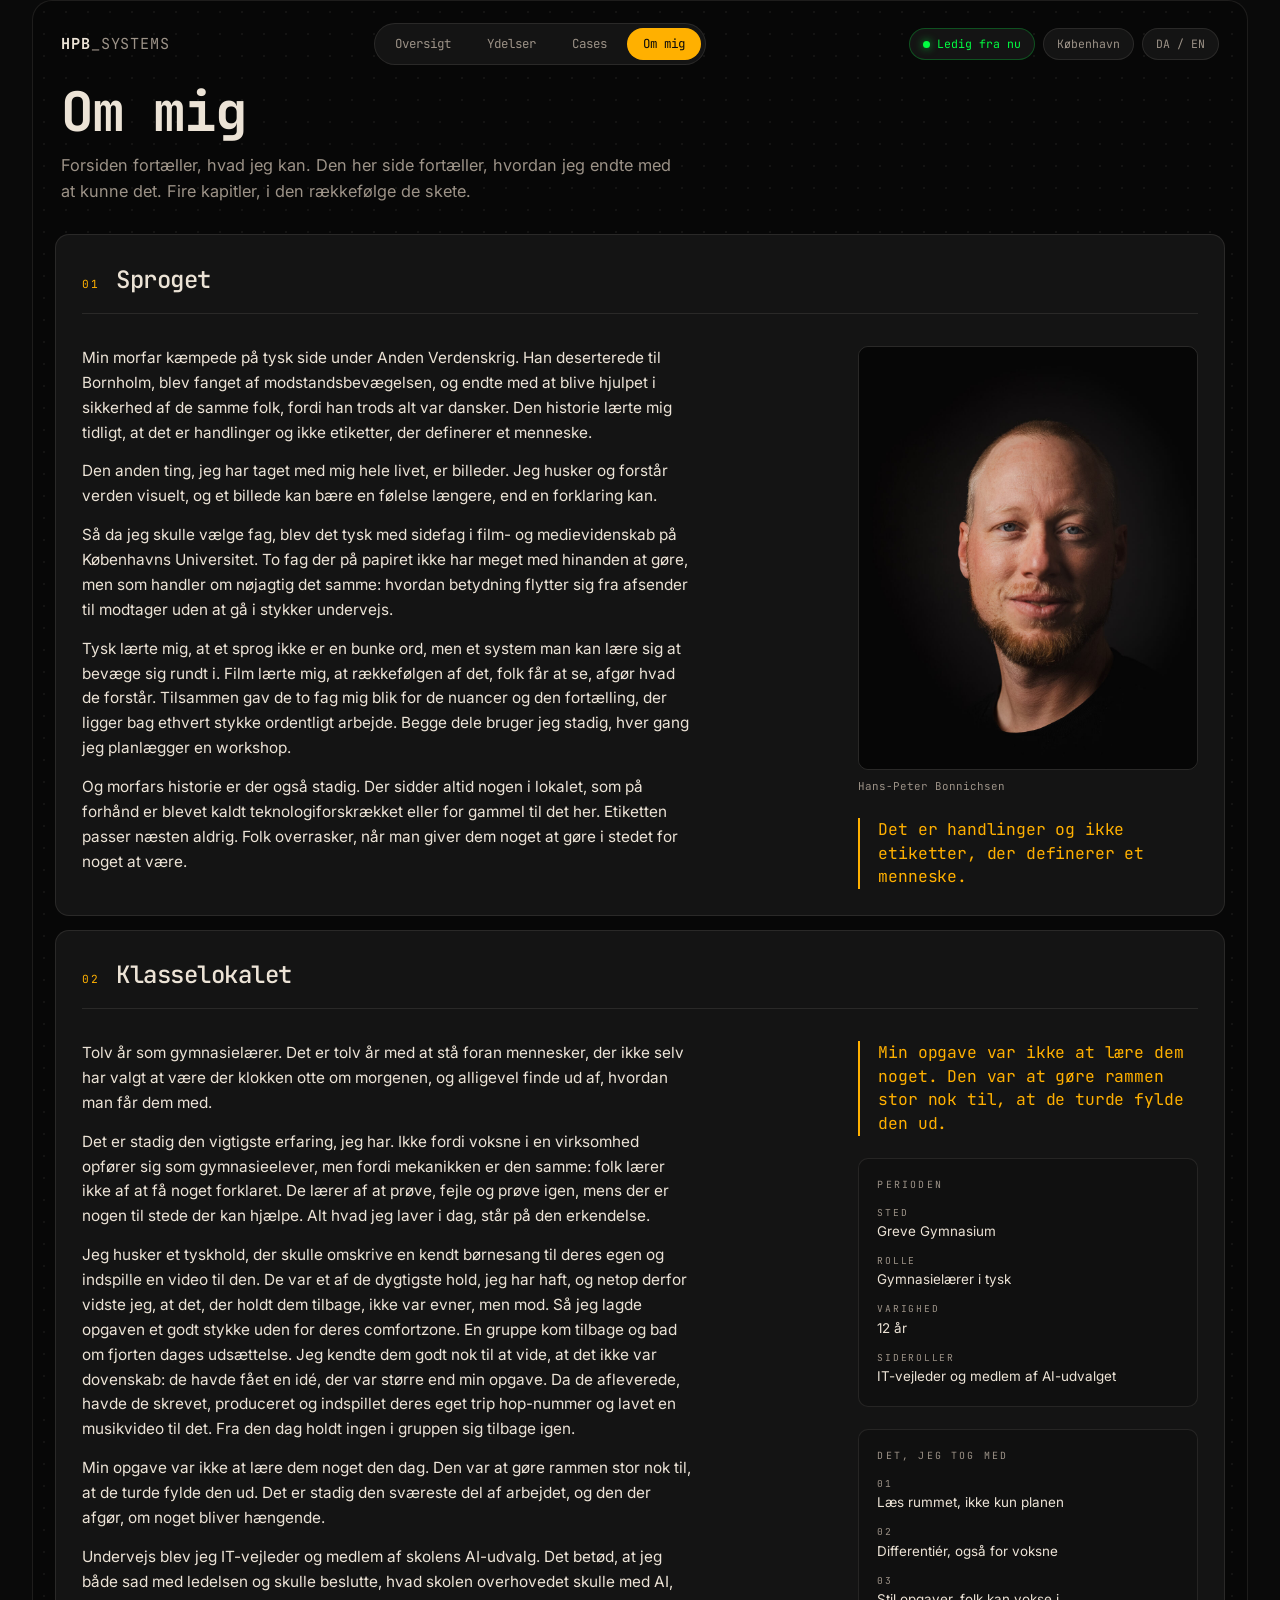
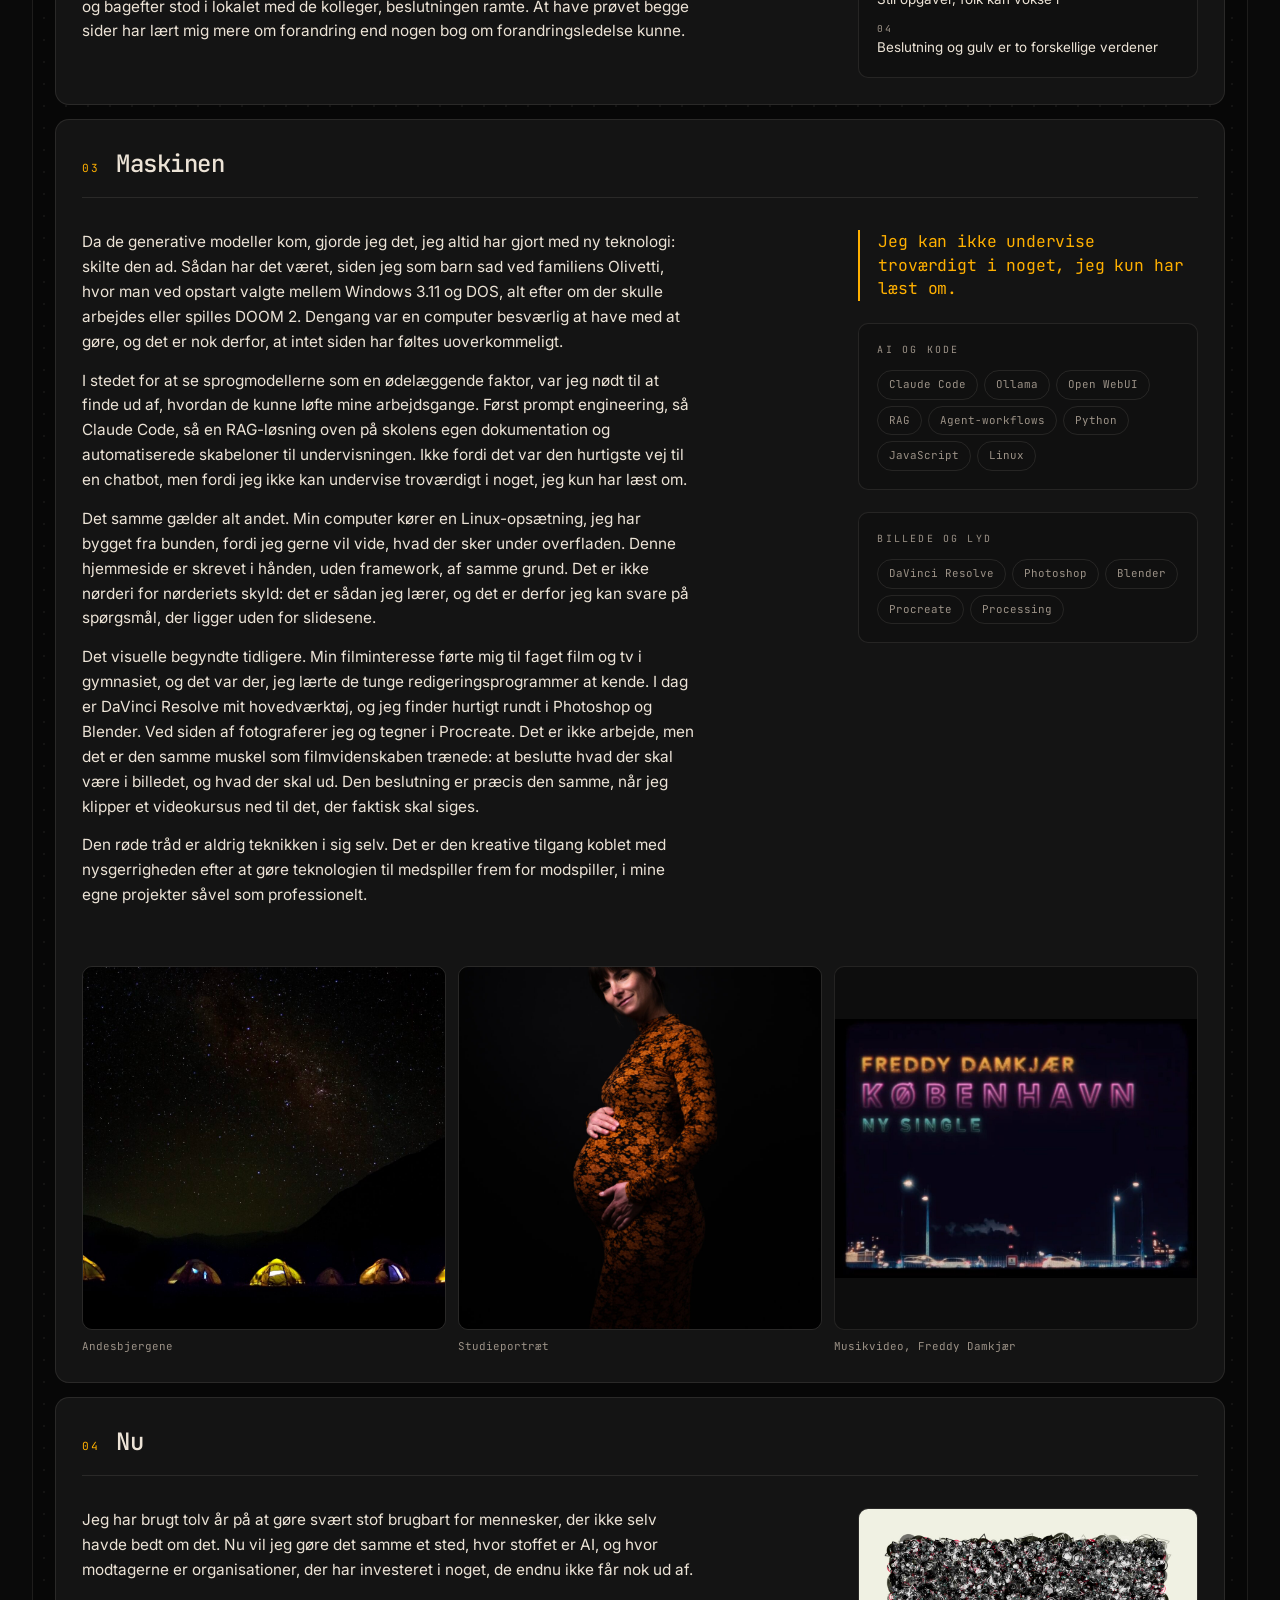
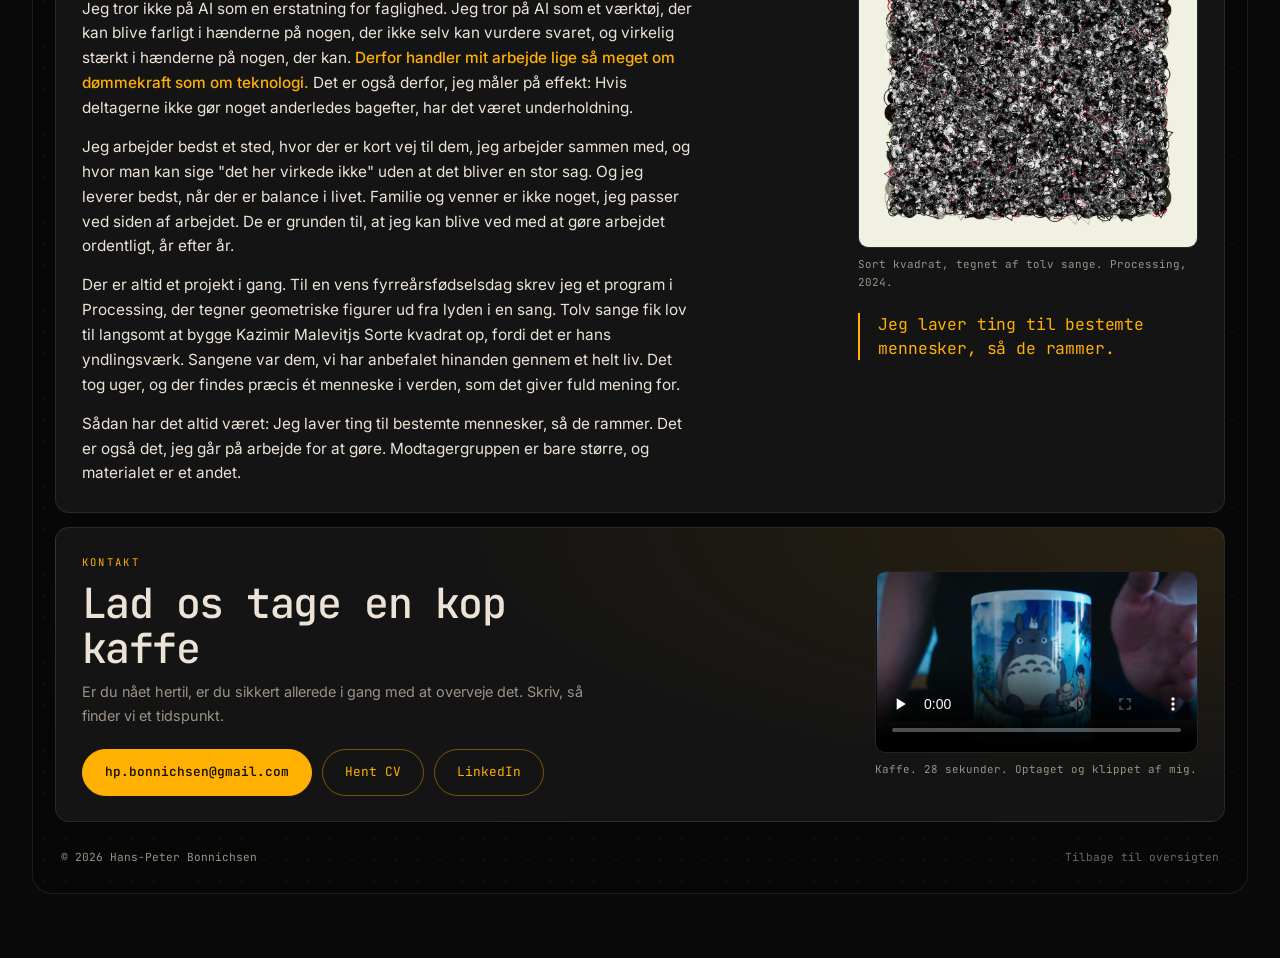
==== commit 171ee080: "Om-siden: fuld tekst, billeder og to-spaltet kapitellayout med margen" ====
--- a/om.html
+++ b/om.html
@@ -55,30 +55,48 @@
         <div class="chapter__body">
           <div class="prose">
             <p>
-              Jeg læste tysk på Københavns Universitet med sidefag i film- og
-              medievidenskab. To fag der på papiret ikke har meget med hinanden at
-              gøre, men som handler om nøjagtig det samme: hvordan betydning flytter
-              sig fra afsender til modtager uden at gå i stykker undervejs.
+              Min morfar kæmpede på tysk side under Anden Verdenskrig. Han deserterede
+              til Bornholm, blev fanget af modstandsbevægelsen, og endte med at blive
+              hjulpet i sikkerhed af de samme folk, fordi han trods alt var dansker.
+              Den historie lærte mig tidligt, at det er handlinger og ikke etiketter,
+              der definerer et menneske.
+            </p>
+            <p>
+              Den anden ting, jeg har taget med mig hele livet, er billeder. Jeg husker
+              og forstår verden visuelt, og et billede kan bære en følelse længere, end
+              en forklaring kan.
+            </p>
+            <p>
+              Så da jeg skulle vælge fag, blev det tysk med sidefag i film- og
+              medievidenskab på Københavns Universitet. To fag der på papiret ikke har
+              meget med hinanden at gøre, men som handler om nøjagtig det samme:
+              hvordan betydning flytter sig fra afsender til modtager uden at gå i
+              stykker undervejs.
             </p>
             <p>
               Tysk lærte mig, at et sprog ikke er en bunke ord, men et system man kan
               lære sig at bevæge sig rundt i. Film lærte mig, at rækkefølgen af det,
-              folk får at se, afgør hvad de forstår. <strong>Begge dele bruger jeg
-              stadig, hver gang jeg planlægger en workshop.</strong>
-            </p>
-            <p class="muted">
-              <!-- TODO: skriv en linje eller to om hvorfor det blev netop tysk og film.
-                   Hvad trak? En lærer, en film, et halvår i udlandet? Det er her læseren
-                   får fat i dig som person frem for som CV. -->
-              Der er en grund til, at det blev de to fag frem for to andre, og den er
-              værd at fortælle her.
-            </p>
-          </div>
-
-          <figure class="figure">
-            <img src="assets/portraet.jpg" alt="Portræt af Hans-Peter Bonnichsen" width="1000" height="1250">
-            <figcaption>Hans-Peter Bonnichsen</figcaption>
-          </figure>
+              folk får at se, afgør hvad de forstår. Tilsammen gav de to fag mig blik
+              for de nuancer og den fortælling, der ligger bag ethvert stykke ordentligt
+              arbejde. Begge dele bruger jeg stadig, hver gang jeg planlægger en workshop.
+            </p>
+            <p>
+              Og morfars historie er der også stadig. Der sidder altid nogen i lokalet,
+              som på forhånd er blevet kaldt teknologiforskrækket eller for gammel til
+              det her. Etiketten passer næsten aldrig. Folk overrasker, når man giver
+              dem noget at gøre i stedet for noget at være.
+            </p>
+          </div>
+
+          <div class="chapter__aside">
+            <figure class="figure">
+              <img src="assets/portraet.jpg" alt="Portræt af Hans-Peter Bonnichsen" width="1000" height="1250">
+              <figcaption>Hans-Peter Bonnichsen</figcaption>
+            </figure>
+            <p class="pullquote">
+              Det er handlinger og ikke etiketter, der definerer et menneske.
+            </p>
+          </div>
         </div>
       </section>
 
@@ -89,7 +107,7 @@
           <h2 class="chapter__title">Klasselokalet</h2>
         </div>
 
-        <div class="chapter__body chapter__body--plain">
+        <div class="chapter__body">
           <div class="prose">
             <p>
               Tolv år som gymnasielærer. Det er tolv år med at stå foran mennesker,
@@ -99,9 +117,25 @@
             <p>
               Det er stadig den vigtigste erfaring, jeg har. Ikke fordi voksne i en
               virksomhed opfører sig som gymnasieelever, men fordi mekanikken er den
-              samme: <strong>folk lærer ikke af at få noget forklaret. De lærer af at
-              prøve, fejle og prøve igen, mens der er nogen til stede der kan
-              hjælpe.</strong> Alt hvad jeg laver i dag, står på den erkendelse.
+              samme: folk lærer ikke af at få noget forklaret. De lærer af at prøve,
+              fejle og prøve igen, mens der er nogen til stede der kan hjælpe. Alt
+              hvad jeg laver i dag, står på den erkendelse.
+            </p>
+            <p>
+              Jeg husker et tyskhold, der skulle omskrive en kendt børnesang til deres
+              egen og indspille en video til den. De var et af de dygtigste hold, jeg
+              har haft, og netop derfor vidste jeg, at det, der holdt dem tilbage, ikke
+              var evner, men mod. Så jeg lagde opgaven et godt stykke uden for deres
+              comfortzone. En gruppe kom tilbage og bad om fjorten dages udsættelse.
+              Jeg kendte dem godt nok til at vide, at det ikke var dovenskab: de havde
+              fået en idé, der var større end min opgave. Da de afleverede, havde de
+              skrevet, produceret og indspillet deres eget trip hop-nummer og lavet en
+              musikvideo til det. Fra den dag holdt ingen i gruppen sig tilbage igen.
+            </p>
+            <p>
+              Min opgave var ikke at lære dem noget den dag. Den var at gøre rammen
+              stor nok til, at de turde fylde den ud. Det er stadig den sværeste del af
+              arbejdet, og den der afgør, om noget bliver hængende.
             </p>
             <p>
               Undervejs blev jeg IT-vejleder og medlem af skolens AI-udvalg. Det
@@ -110,12 +144,33 @@
               beslutningen ramte. At have prøvet begge sider har lært mig mere om
               forandring end nogen bog om forandringsledelse kunne.
             </p>
-            <p class="muted">
-              <!-- TODO: en konkret anekdote hører til her. Et forløb der gik galt,
-                   en kollega der skiftede mening, en time hvor du opdagede noget.
-                   Én god historie er mere overbevisende end tre afsnit om metode. -->
-              Her hører en konkret historie hjemme fra et af de forløb.
-            </p>
+          </div>
+
+          <div class="chapter__aside">
+            <p class="pullquote">
+              Min opgave var ikke at lære dem noget. Den var at gøre rammen stor nok
+              til, at de turde fylde den ud.
+            </p>
+
+            <div class="sidenote">
+              <span class="sidenote__label">Perioden</span>
+              <dl class="facts">
+                <div><dt>Sted</dt><dd>Greve Gymnasium</dd></div>
+                <div><dt>Rolle</dt><dd>Gymnasielærer i tysk</dd></div>
+                <div><dt>Varighed</dt><dd class="facts__hi">12 år</dd></div>
+                <div><dt>Sideroller</dt><dd>IT-vejleder og medlem af AI-udvalget</dd></div>
+              </dl>
+            </div>
+
+            <div class="sidenote">
+              <span class="sidenote__label">Det, jeg tog med</span>
+              <dl class="facts">
+                <div><dt>01</dt><dd>Læs rummet, ikke kun planen</dd></div>
+                <div><dt>02</dt><dd>Differentiér, også for voksne</dd></div>
+                <div><dt>03</dt><dd>Stil opgaver, folk kan vokse i</dd></div>
+                <div><dt>04</dt><dd>Beslutning og gulv er to forskellige verdener</dd></div>
+              </dl>
+            </div>
           </div>
         </div>
       </section>
@@ -127,15 +182,23 @@
           <h2 class="chapter__title">Maskinen</h2>
         </div>
 
-        <div class="chapter__body chapter__body--plain">
+        <div class="chapter__body">
           <div class="prose">
             <p>
-              Da de generative modeller kom, gjorde jeg det, jeg altid gør med nyt
-              værktøj: skilte det ad. Jeg satte en lokal sprogmodel op, byggede en
-              RAG-løsning oven på skolens egen dokumentation og lavede agent-workflows
-              til planlægning. Ikke fordi det var den hurtigste vej til en chatbot,
-              men fordi <strong>jeg ikke kan undervise troværdigt i noget, jeg kun har
-              læst om.</strong>
+              Da de generative modeller kom, gjorde jeg det, jeg altid har gjort med ny
+              teknologi: skilte den ad. Sådan har det været, siden jeg som barn sad ved
+              familiens Olivetti, hvor man ved opstart valgte mellem Windows 3.11 og
+              DOS, alt efter om der skulle arbejdes eller spilles DOOM 2. Dengang var en
+              computer besværlig at have med at gøre, og det er nok derfor, at intet
+              siden har føltes uoverkommeligt.
+            </p>
+            <p>
+              I stedet for at se sprogmodellerne som en ødelæggende faktor, var jeg nødt
+              til at finde ud af, hvordan de kunne løfte mine arbejdsgange. Først prompt
+              engineering, så Claude Code, så en RAG-løsning oven på skolens egen
+              dokumentation og automatiserede skabeloner til undervisningen. Ikke fordi
+              det var den hurtigste vej til en chatbot, men fordi jeg ikke kan undervise
+              troværdigt i noget, jeg kun har læst om.
             </p>
             <p>
               Det samme gælder alt andet. Min computer kører en Linux-opsætning, jeg
@@ -146,22 +209,66 @@
               slidesene.
             </p>
             <p>
-              Ved siden af fotograferer jeg og tegner i Procreate. Det er ikke arbejde,
-              men det er den samme muskel som filmvidenskaben trænede: at beslutte hvad
-              der skal være i billedet, og hvad der skal ud. Den beslutning er præcis
-              den samme, når jeg klipper et videokursus ned til det, der faktisk skal
-              siges.
-            </p>
+              Det visuelle begyndte tidligere. Min filminteresse førte mig til faget
+              film og tv i gymnasiet, og det var der, jeg lærte de tunge
+              redigeringsprogrammer at kende. I dag er DaVinci Resolve mit hovedværktøj,
+              og jeg finder hurtigt rundt i Photoshop og Blender. Ved siden af
+              fotograferer jeg og tegner i Procreate. Det er ikke arbejde, men det er
+              den samme muskel som filmvidenskaben trænede: at beslutte hvad der skal
+              være i billedet, og hvad der skal ud. Den beslutning er præcis den samme,
+              når jeg klipper et videokursus ned til det, der faktisk skal siges.
+            </p>
+            <p>
+              Den røde tråd er aldrig teknikken i sig selv. Det er den kreative tilgang
+              koblet med nysgerrigheden efter at gøre teknologien til medspiller frem
+              for modspiller, i mine egne projekter såvel som professionelt.
+            </p>
+          </div>
+
+          <div class="chapter__aside">
+            <p class="pullquote">
+              Jeg kan ikke undervise troværdigt i noget, jeg kun har læst om.
+            </p>
+
+            <div class="sidenote">
+              <span class="sidenote__label">AI og kode</span>
+              <ul class="tools">
+                <li>Claude Code</li>
+                <li>Ollama</li>
+                <li>Open WebUI</li>
+                <li>RAG</li>
+                <li>Agent-workflows</li>
+                <li>Python</li>
+                <li>JavaScript</li>
+                <li>Linux</li>
+              </ul>
+            </div>
+
+            <div class="sidenote">
+              <span class="sidenote__label">Billede og lyd</span>
+              <ul class="tools">
+                <li>DaVinci Resolve</li>
+                <li>Photoshop</li>
+                <li>Blender</li>
+                <li>Procreate</li>
+                <li>Processing</li>
+              </ul>
+            </div>
           </div>
 
           <div class="gallery">
-            <!-- TODO: udskift de fire pladsholdere med billeder, fx to fotografier og
-                 to Procreate-arbejder. Format: <figure class="figure"><img src="assets/..."
-                 alt="..."><figcaption>...</figcaption></figure> -->
-            <div class="ph ph--square">FOTO 1</div>
-            <div class="ph ph--square">FOTO 2</div>
-            <div class="ph ph--square">TEGNING 1</div>
-            <div class="ph ph--square">TEGNING 2</div>
+            <figure class="figure">
+              <img src="assets/galleri-andes.jpg" alt="Oplyste telte i mørket under Mælkevejen i Andesbjergene" width="1000" height="1000" loading="lazy">
+              <figcaption>Andesbjergene</figcaption>
+            </figure>
+            <figure class="figure">
+              <img src="assets/galleri-portraet.jpg" alt="Studieportræt af gravid kvinde i mønstret kjole mod sort baggrund" width="1000" height="1000" loading="lazy">
+              <figcaption>Studieportræt</figcaption>
+            </figure>
+            <figure class="figure figure--whole">
+              <img src="assets/galleri-musikvideo.jpg" alt="Titelkort fra musikvideo for Freddy Damkjær: neonskrift over et natligt havnemotiv" width="1200" height="858" loading="lazy">
+              <figcaption>Musikvideo, Freddy Damkjær</figcaption>
+            </figure>
           </div>
         </div>
       </section>
@@ -173,34 +280,52 @@
           <h2 class="chapter__title">Nu</h2>
         </div>
 
-        <div class="chapter__body chapter__body--plain">
+        <div class="chapter__body">
           <div class="prose">
             <p>
-              Jeg har brugt tolv år på at gøre svært stof brugbart for folk, der ikke
-              havde bedt om det. Nu vil jeg gøre det samme et sted, hvor stoffet er
-              AI, og hvor modtagerne er organisationer, der har investeret i noget,
-              de endnu ikke får nok ud af.
-            </p>
-            <p>
-              Jeg tror ikke på AI som erstatning for faglighed. Jeg tror på det som et
-              værktøj, der bliver farligt i hænderne på nogen, der ikke selv kan
+              Jeg har brugt tolv år på at gøre svært stof brugbart for mennesker, der
+              ikke selv havde bedt om det. Nu vil jeg gøre det samme et sted, hvor
+              stoffet er AI, og hvor modtagerne er organisationer, der har investeret i
+              noget, de endnu ikke får nok ud af.
+            </p>
+            <p>
+              Jeg tror ikke på AI som en erstatning for faglighed. Jeg tror på AI som et
+              værktøj, der kan blive farligt i hænderne på nogen, der ikke selv kan
               vurdere svaret, og virkelig stærkt i hænderne på nogen, der kan.
               <strong>Derfor handler mit arbejde lige så meget om dømmekraft som om
-              værktøjet.</strong> Det er også derfor, jeg måler på effekt: hvis
-              deltagerne ikke gør noget anderledes bagefter, var det underholdning.
-            </p>
-            <p>
-              Jeg arbejder bedst et sted med kort vej til dem, jeg arbejder sammen med,
-              hvor man kan sige "det her virkede ikke" uden at det bliver en sag. Og
-              jeg leverer bedst, når der er balance i det hele. Familie og venner er
-              ikke noget, jeg passer ved siden af arbejdet: de er grunden til, at jeg
-              kan holde til at gøre arbejdet ordentligt, år efter år.
-            </p>
-            <p class="muted">
-              <!-- TODO: tilføj gerne én konkret ting du gør for at trives, fx noget du
-                   løber, laver mad til, tager på tur med. Én detalje gør afsnittet
-                   troværdigt; flere gør det til en dating-profil. -->
-              Én konkret detalje om hverdagen hører til her.
+              teknologi.</strong> Det er også derfor, jeg måler på effekt: Hvis
+              deltagerne ikke gør noget anderledes bagefter, har det været underholdning.
+            </p>
+            <p>
+              Jeg arbejder bedst et sted, hvor der er kort vej til dem, jeg arbejder
+              sammen med, og hvor man kan sige "det her virkede ikke" uden at det bliver
+              en stor sag. Og jeg leverer bedst, når der er balance i livet. Familie og
+              venner er ikke noget, jeg passer ved siden af arbejdet. De er grunden til,
+              at jeg kan blive ved med at gøre arbejdet ordentligt, år efter år.
+            </p>
+            <p>
+              Der er altid et projekt i gang. Til en vens fyrreårsfødselsdag skrev jeg
+              et program i Processing, der tegner geometriske figurer ud fra lyden i en
+              sang. Tolv sange fik lov til langsomt at bygge Kazimir Malevitjs Sorte
+              kvadrat op, fordi det er hans yndlingsværk. Sangene var dem, vi har
+              anbefalet hinanden gennem et helt liv. Det tog uger, og der findes præcis
+              ét menneske i verden, som det giver fuld mening for.
+            </p>
+
+            <p>
+              Sådan har det altid været: Jeg laver ting til bestemte mennesker, så de
+              rammer. Det er også det, jeg går på arbejde for at gøre. Modtagergruppen
+              er bare større, og materialet er et andet.
+            </p>
+          </div>
+
+          <div class="chapter__aside">
+            <figure class="figure">
+              <img src="assets/black-square.jpg" alt="Tolv sanges lydbølger tegnet som tusindvis af geometriske figurer, der tilsammen danner et sort kvadrat" width="1000" height="1000" loading="lazy">
+              <figcaption>Sort kvadrat, tegnet af tolv sange. Processing, 2024.</figcaption>
+            </figure>
+            <p class="pullquote">
+              Jeg laver ting til bestemte mennesker, så de rammer.
             </p>
           </div>
         </div>
--- a/css/style.css
+++ b/css/style.css
@@ -432,7 +432,7 @@
 
 .card--contact {
   display: grid;
-  grid-template-columns: minmax(0, 1.15fr) minmax(0, 0.85fr);
+  grid-template-columns: minmax(0, 1.4fr) minmax(0, 0.6fr);
   align-items: center;
   gap: 22px 40px;
   background:
@@ -520,9 +520,13 @@
 
 .contact__video { margin: 0; display: flex; flex-direction: column; gap: 8px; }
 
+/* height: auto er nødvendig. width/height-attributterne på <video> sætter en
+   fast pixelhøjde, og aspect-ratio gælder kun når én dimension er auto. */
 .contact__video video,
 .video-ph {
+  display: block;
   width: 100%;
+  height: auto;
   aspect-ratio: 16 / 9;
   border: 1px solid var(--line);
   border-radius: 10px;
@@ -606,8 +610,56 @@
   color: var(--ink);
 }
 
-.chapter__body { display: grid; grid-template-columns: minmax(0, 1fr) minmax(0, 320px); gap: 32px; align-items: start; }
-.chapter__body--plain { grid-template-columns: minmax(0, 1fr); }
+/* Tekstspalten er låst til læsbar bredde, og margenspalten holder det, der
+   ellers ville have efterladt siden halvtom: portræt, pull-quotes, billeder.
+   Luften lægger sig imellem de to i stedet for bag ved teksten. */
+.chapter__body {
+  display: grid;
+  grid-template-columns: minmax(0, 68ch) minmax(0, 340px);
+  justify-content: space-between;
+  gap: 40px;
+  align-items: start;
+}
+.chapter__body--plain { grid-template-columns: minmax(0, 68ch); }
+
+/* Galleriet går på tværs af begge spalter. */
+.chapter__body .gallery { grid-column: 1 / -1; }
+
+.chapter__aside { align-self: stretch; display: grid; gap: 22px; align-content: start; }
+
+.pullquote {
+  margin: 0;
+  padding-left: 18px;
+  border-left: 2px solid var(--amber-hot);
+  font-family: var(--font-mono);
+  font-size: 1.02rem;
+  line-height: 1.45;
+  letter-spacing: -0.01em;
+  color: var(--amber-hot);
+}
+
+/* Faktablok i margenen. Samme dashboard-idiom som forsiden, så margenspalten
+   bærer sin egen vægt i stedet for at stå tom under pull-quoten. */
+.sidenote {
+  display: grid;
+  gap: 12px;
+  padding: 18px;
+  border: 1px solid var(--line);
+  border-radius: 10px;
+  background: #101010;
+}
+
+.sidenote__label {
+  font-family: var(--font-mono);
+  font-size: 0.62rem;
+  letter-spacing: 0.22em;
+  text-transform: uppercase;
+  color: var(--ink-dim);
+}
+
+.sidenote .facts { padding-top: 0; border-top: none; gap: 10px; }
+.sidenote .tools { gap: 6px; }
+.sidenote .tools li { padding: 5px 11px; font-size: 0.68rem; }
 
 .prose { display: grid; gap: 14px; max-width: 68ch; }
 .prose p { font-size: 0.96rem; color: var(--ink); }
@@ -623,6 +675,9 @@
   font-size: 0.68rem;
   color: var(--ink-dim);
 }
+
+/* Figur midt i en brødtekst: skal ikke fylde hele spaltebredden. */
+.figure--inline { max-width: 420px; margin: 4px 0; }
 
 .ph {
   display: grid;
@@ -646,6 +701,19 @@
   grid-template-columns: repeat(auto-fit, minmax(160px, 1fr));
   gap: 12px;
   margin-top: 18px;
+}
+
+/* Kvadratisk beskæring i browseren, så billeder i forskellige formater stadig
+   giver en ren række. Originalerne røres ikke. */
+.gallery .figure img {
+  aspect-ratio: 1 / 1;
+  object-fit: cover;
+}
+
+/* Plakater og andet, der ikke tåler beskæring: vis hele værket inde i feltet. */
+.gallery .figure--whole img {
+  object-fit: contain;
+  background: #0d0d0d;
 }
 
 /* ── Footer ───────────────────────────────────────────────────────────── */
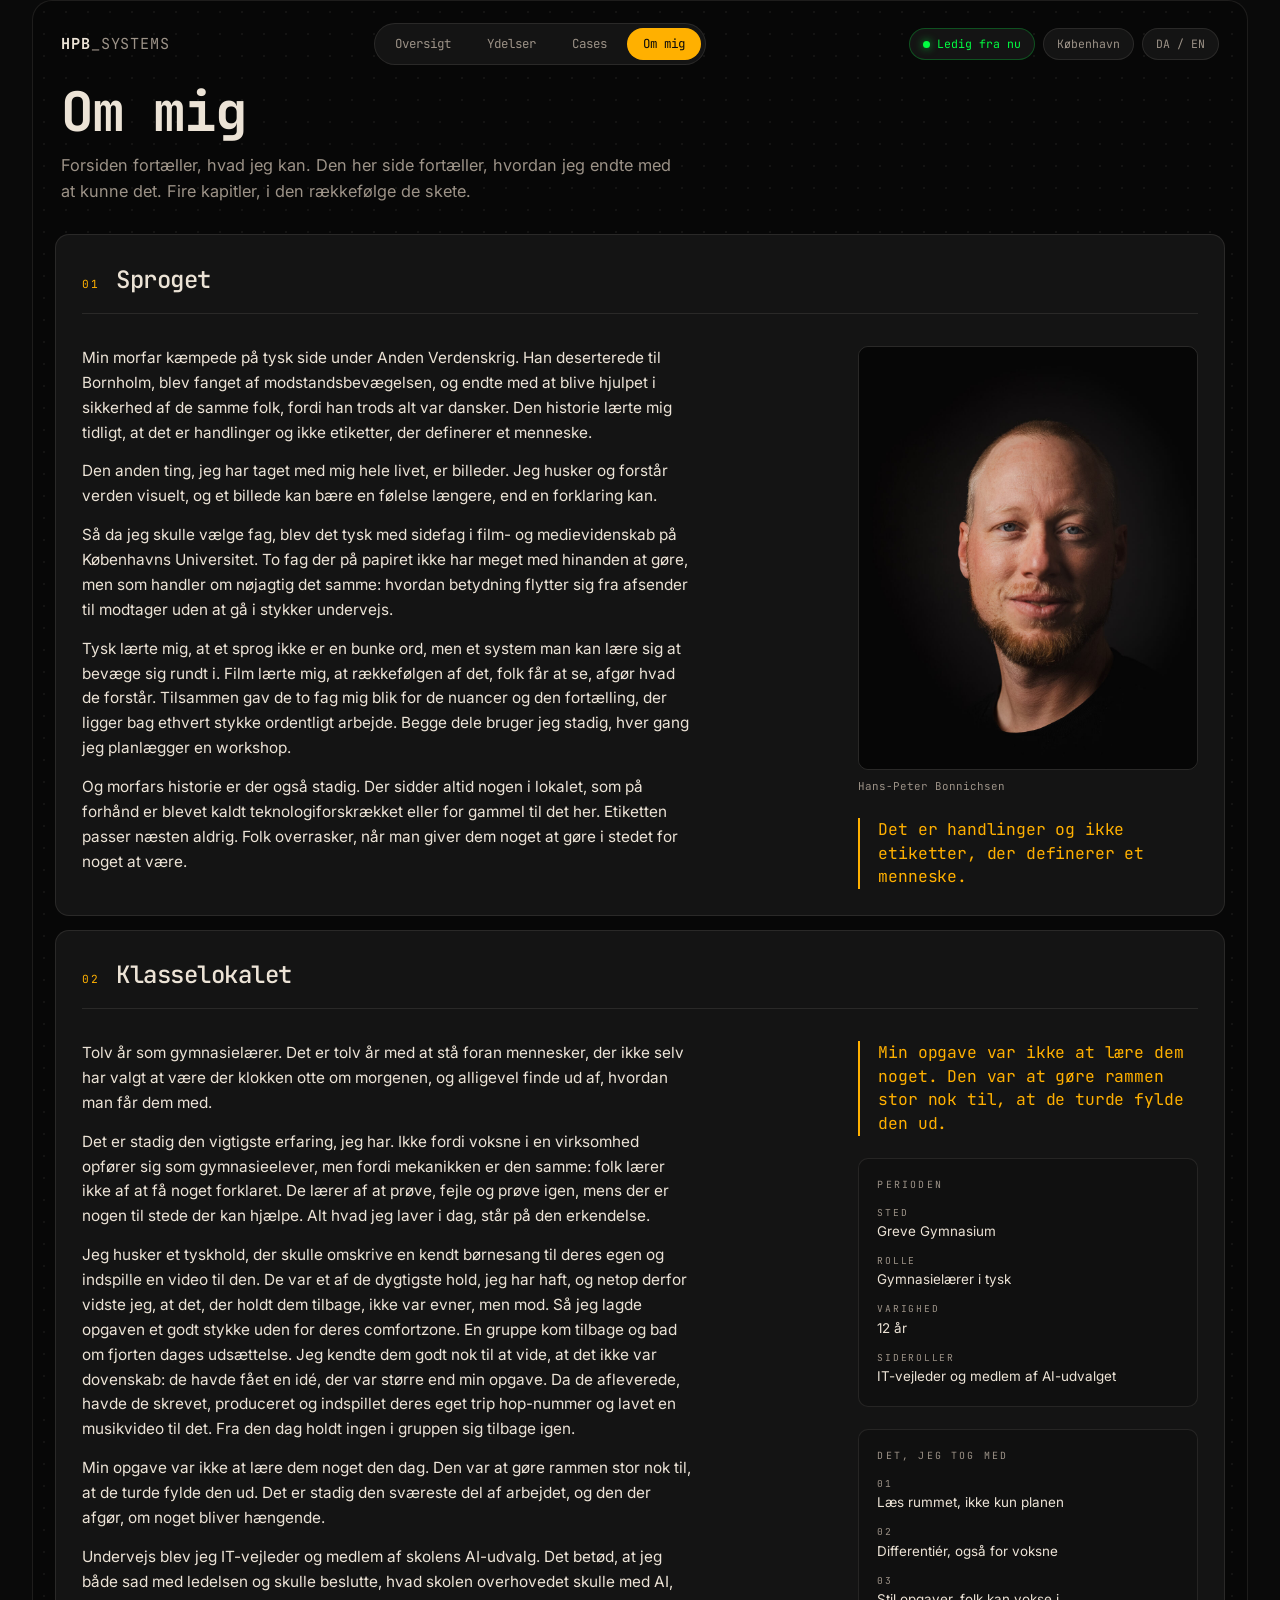
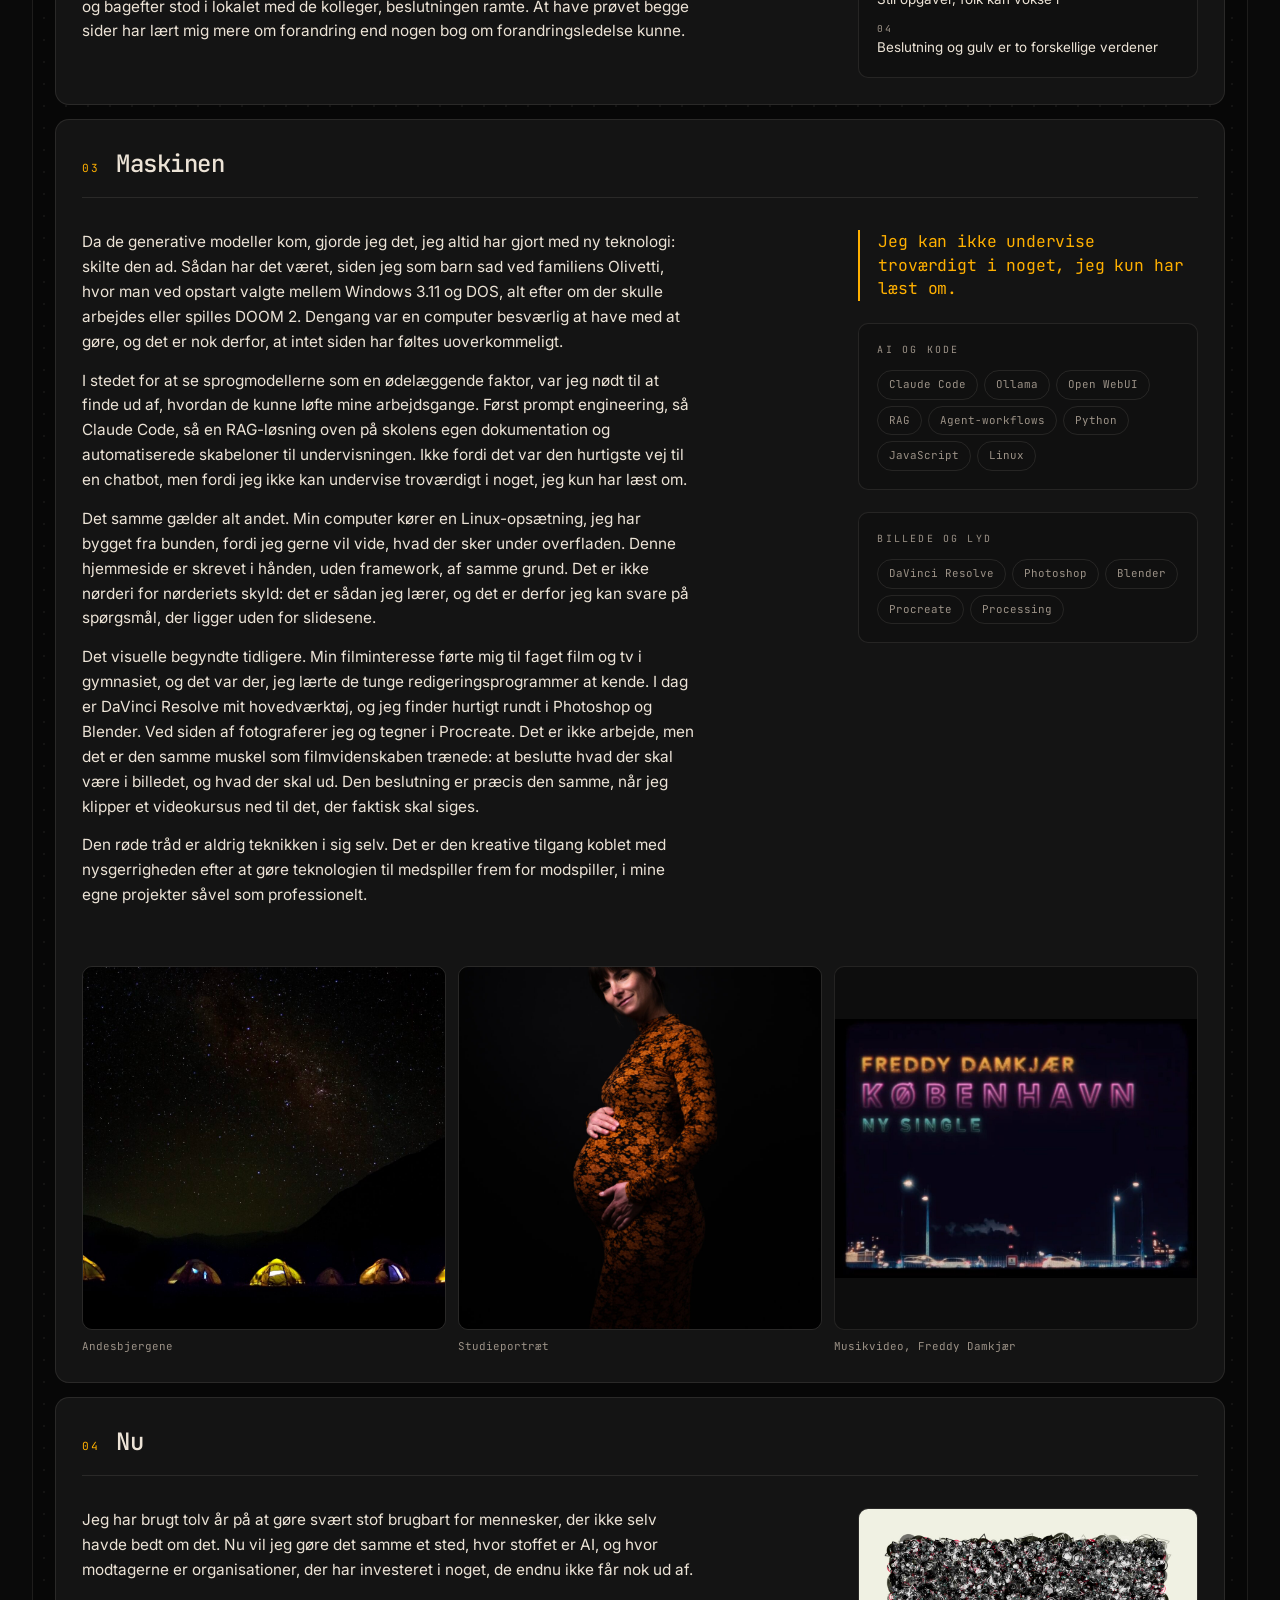
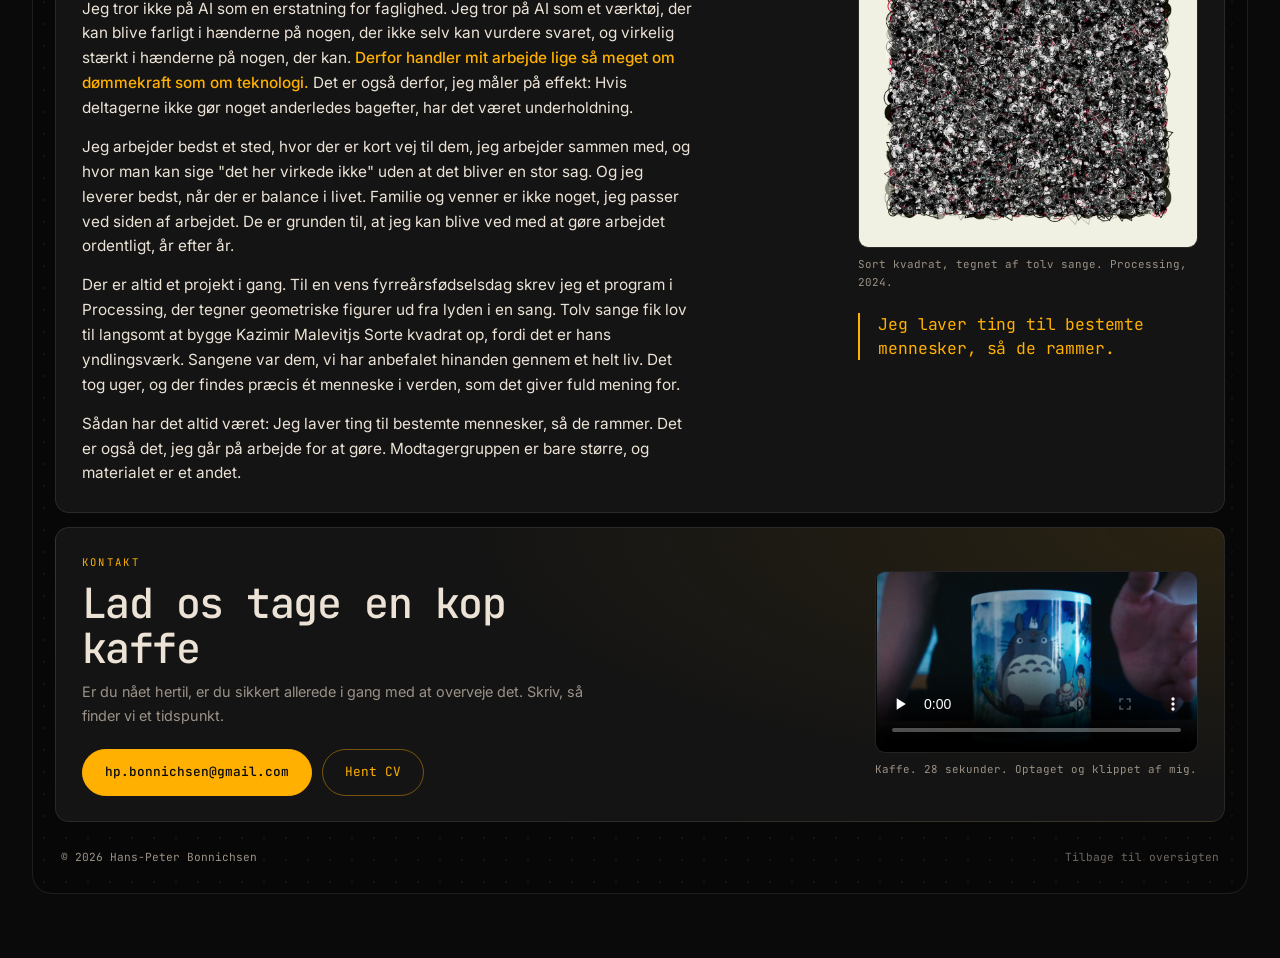
==== commit 42046903: "Klar til publicering: fjern døde links, ret case 02, ny repo-URL" ====
--- a/om.html
+++ b/om.html
@@ -23,8 +23,8 @@
 
       <ul class="topbar__nav">
         <li><a href="index.html">Oversigt</a></li>
-        <li><a href="ydelser.html">Ydelser</a></li>
-        <li><a href="cases.html">Cases</a></li>
+        <li><a href="index.html#ydelser">Ydelser</a></li>
+        <li><a href="index.html#cases">Cases</a></li>
         <li><a href="om.html" class="is-active" aria-current="page">Om mig</a></li>
       </ul>
 
@@ -345,8 +345,8 @@
         <!-- Samme video som på forsiden. Se kommentaren i index.html om hosting. -->
         <figure class="contact__video">
           <video controls preload="none" playsinline poster="assets/kaffe-poster.jpg" width="1280" height="720">
-            <source src="https://github.com/hpbonnichsen/hpb_systems_portfolio/releases/download/media-v1/kaffe.mp4" type="video/mp4">
-            <a href="https://github.com/hpbonnichsen/hpb_systems_portfolio/releases/download/media-v1/kaffe.mp4">Hent videoen</a>
+            <source src="https://github.com/hpbonnichsen/hpbonnichsen.github.io/releases/download/media-v1/kaffe.mp4" type="video/mp4">
+            <a href="https://github.com/hpbonnichsen/hpbonnichsen.github.io/releases/download/media-v1/kaffe.mp4">Hent videoen</a>
           </video>
           <figcaption>Kaffe. 28 sekunder. Optaget og klippet af mig.</figcaption>
         </figure>
@@ -354,8 +354,6 @@
         <div class="contact__actions">
           <a class="btn btn--primary" href="mailto:hp.bonnichsen@gmail.com">hp.bonnichsen@gmail.com</a>
           <a class="btn" href="assets/hpb_cv.pdf" download>Hent CV</a>
-          <!-- TODO: indsæt din LinkedIn-URL -->
-          <a class="btn" href="#">LinkedIn</a>
         </div>
       </section>
 
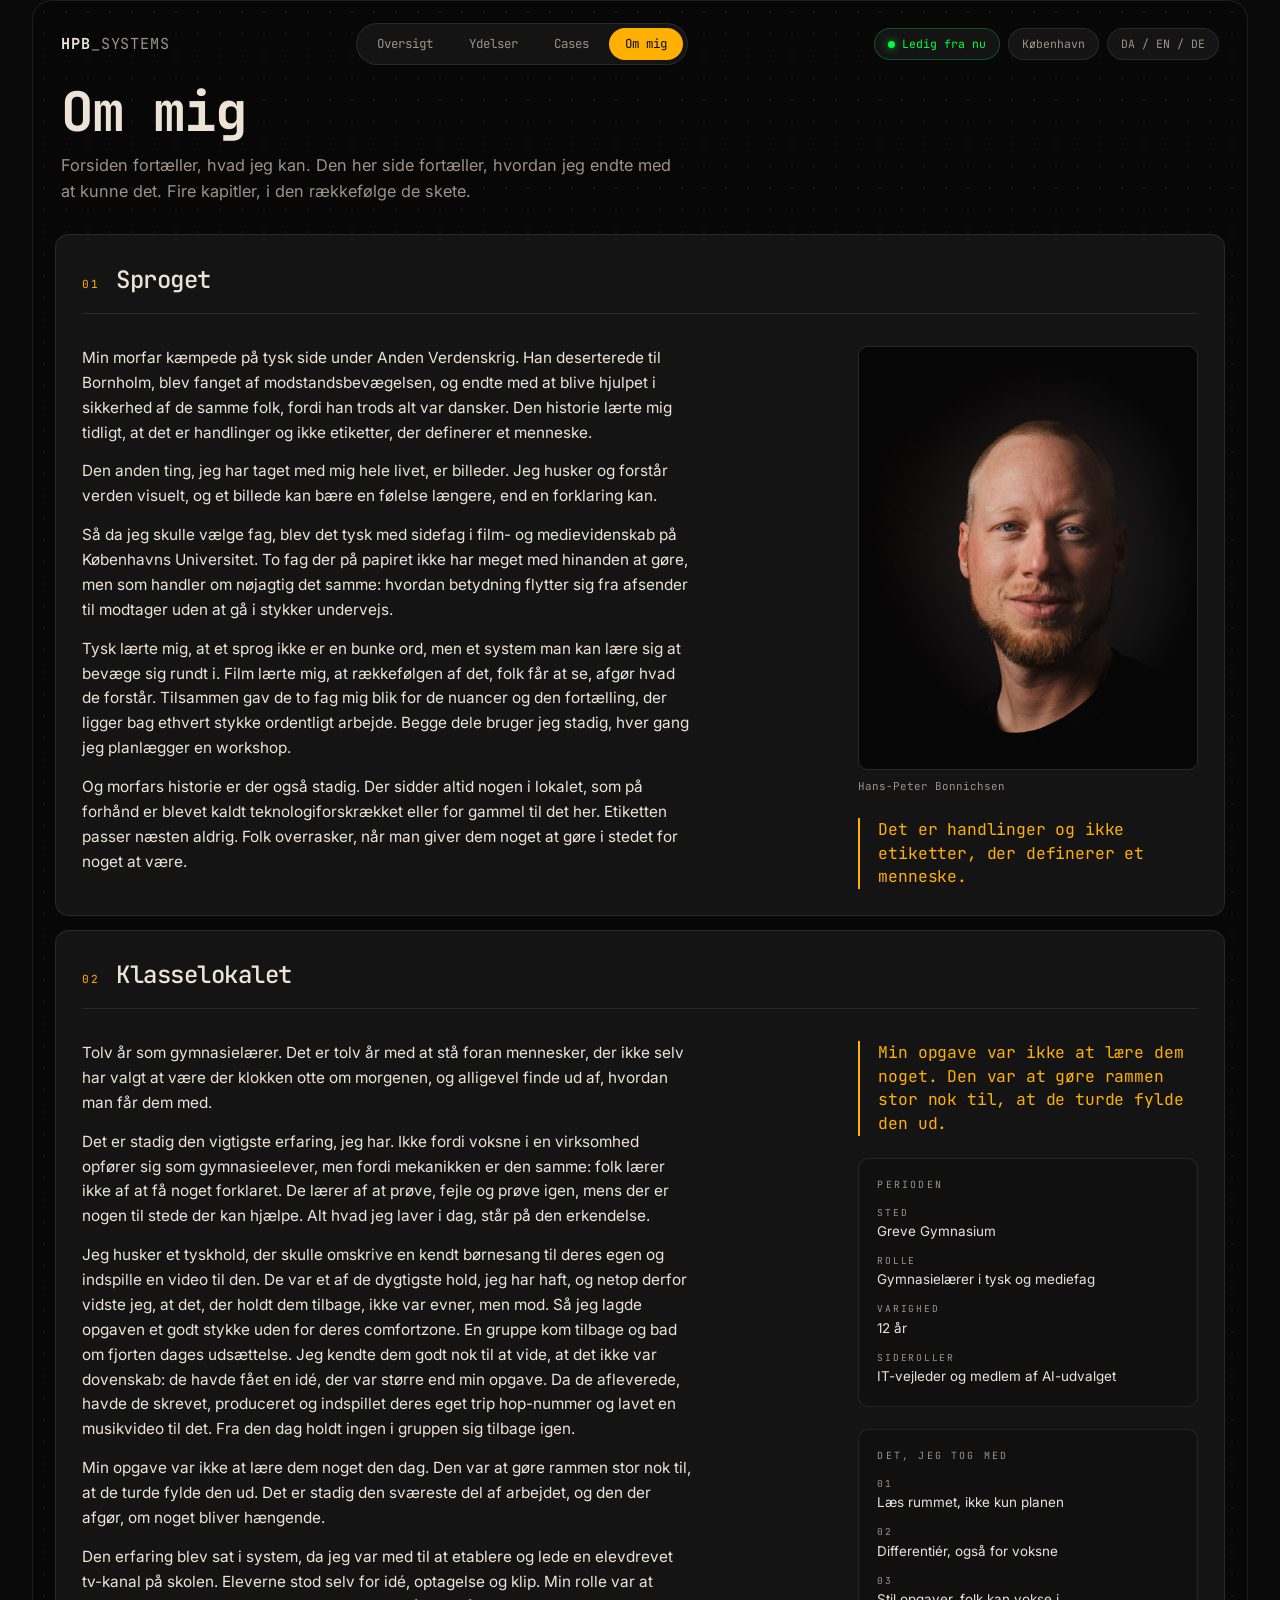
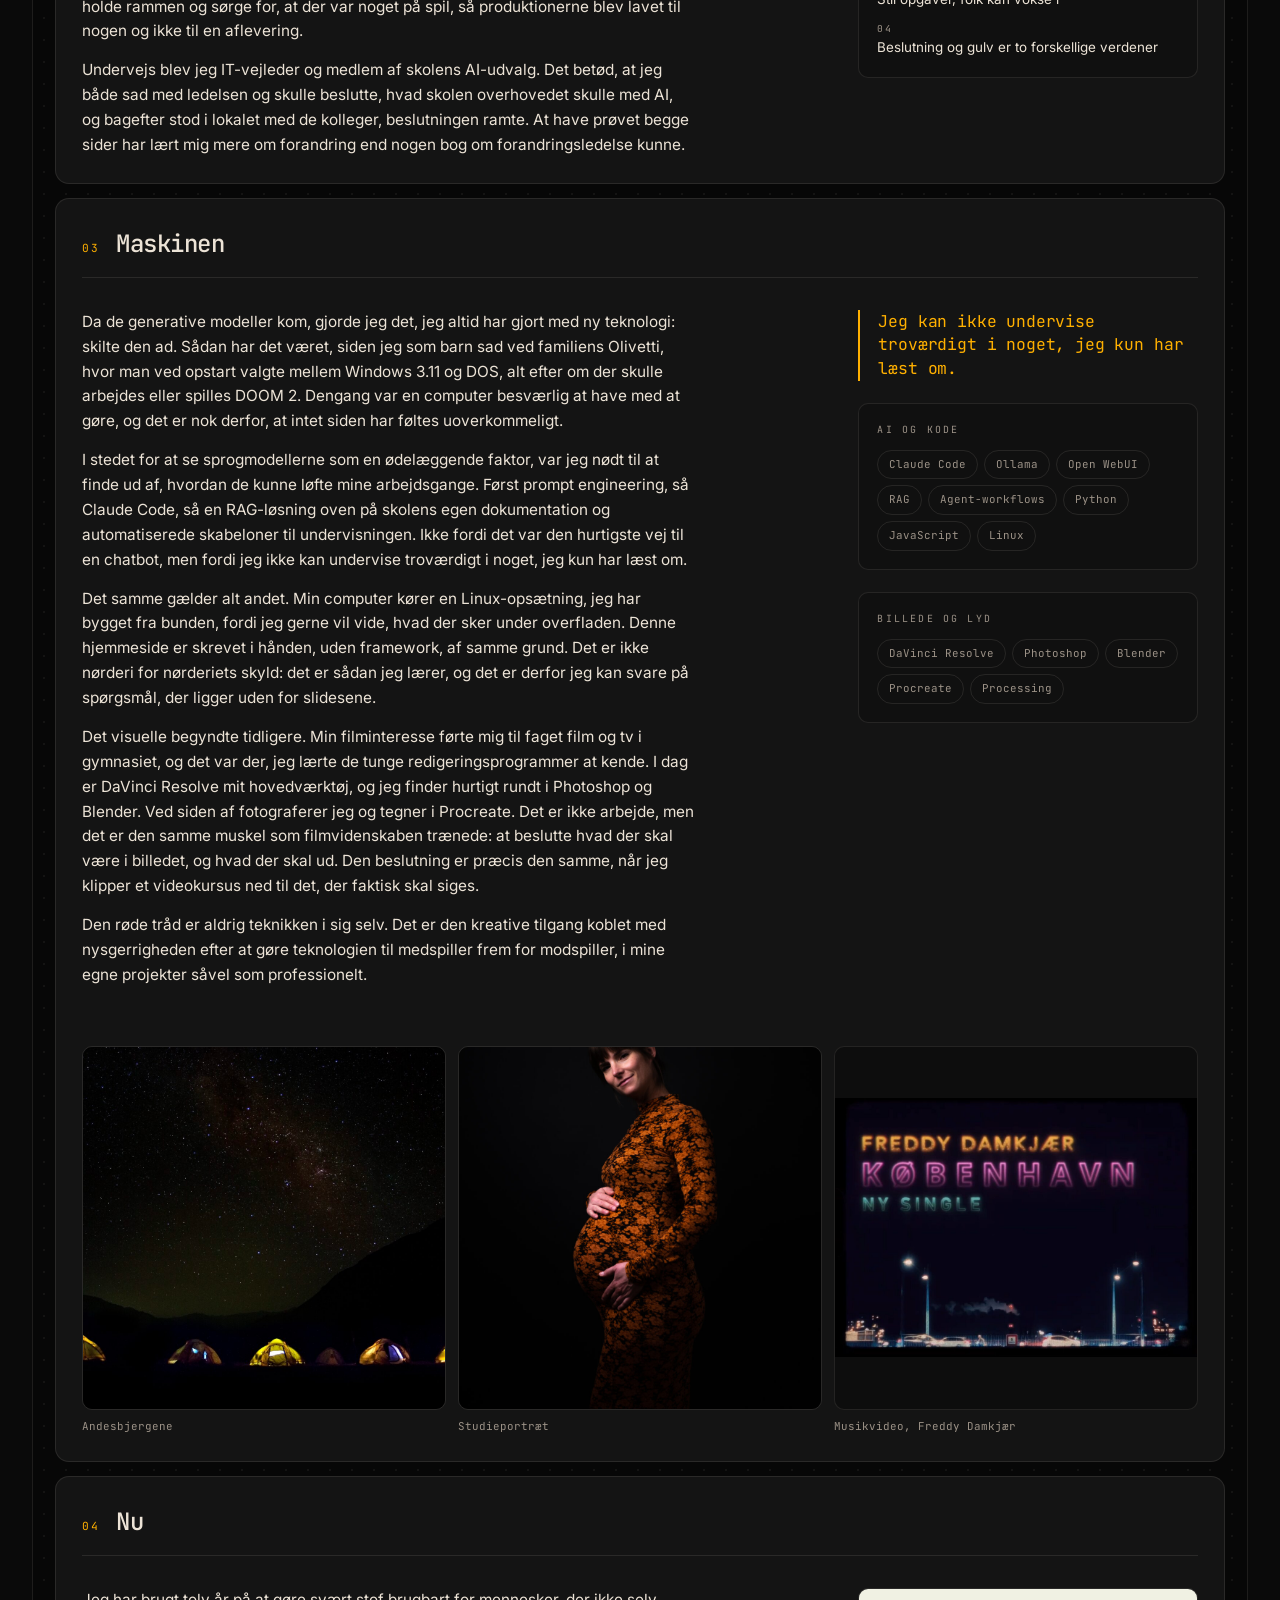
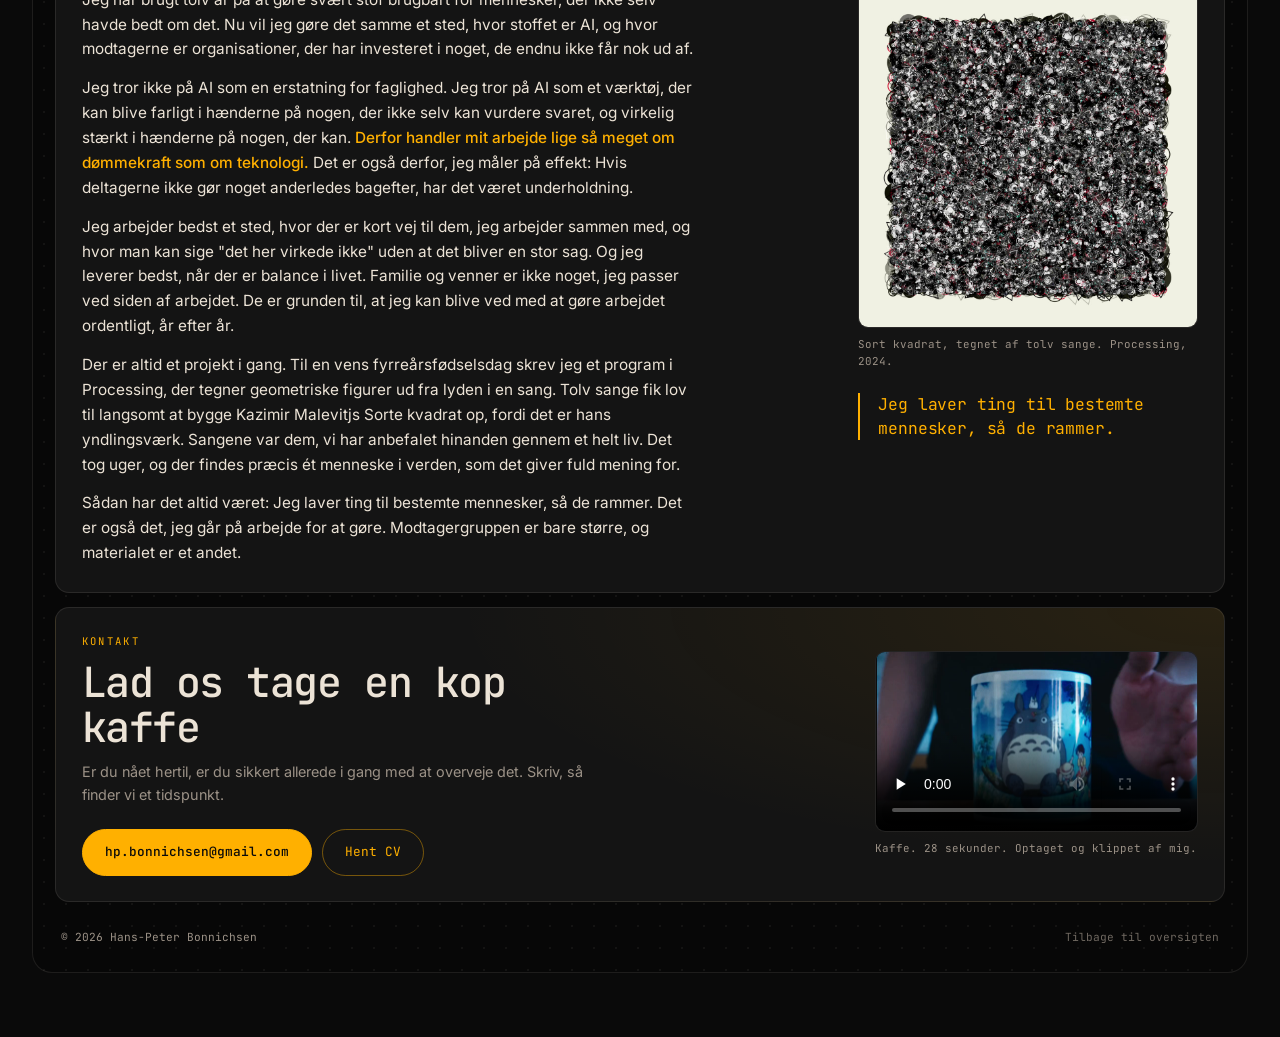
==== commit 6bc5fac1: "Tv-kanal, mediefag og tysk med på siden" ====
--- a/om.html
+++ b/om.html
@@ -31,7 +31,7 @@
       <div class="topbar__status">
         <span class="chip chip--live"><span class="dot" aria-hidden="true"></span>Ledig fra nu</span>
         <span class="chip">København</span>
-        <span class="chip">DA / EN</span>
+        <span class="chip">DA / EN / DE</span>
       </div>
     </nav>
 
@@ -138,6 +138,12 @@
               arbejdet, og den der afgør, om noget bliver hængende.
             </p>
             <p>
+              Den erfaring blev sat i system, da jeg var med til at etablere og lede en
+              elevdrevet tv-kanal på skolen. Eleverne stod selv for idé, optagelse og
+              klip. Min rolle var at holde rammen og sørge for, at der var noget på
+              spil, så produktionerne blev lavet til nogen og ikke til en aflevering.
+            </p>
+            <p>
               Undervejs blev jeg IT-vejleder og medlem af skolens AI-udvalg. Det
               betød, at jeg både sad med ledelsen og skulle beslutte, hvad skolen
               overhovedet skulle med AI, og bagefter stod i lokalet med de kolleger,
@@ -156,7 +162,7 @@
               <span class="sidenote__label">Perioden</span>
               <dl class="facts">
                 <div><dt>Sted</dt><dd>Greve Gymnasium</dd></div>
-                <div><dt>Rolle</dt><dd>Gymnasielærer i tysk</dd></div>
+                <div><dt>Rolle</dt><dd>Gymnasielærer i tysk og mediefag</dd></div>
                 <div><dt>Varighed</dt><dd class="facts__hi">12 år</dd></div>
                 <div><dt>Sideroller</dt><dd>IT-vejleder og medlem af AI-udvalget</dd></div>
               </dl>
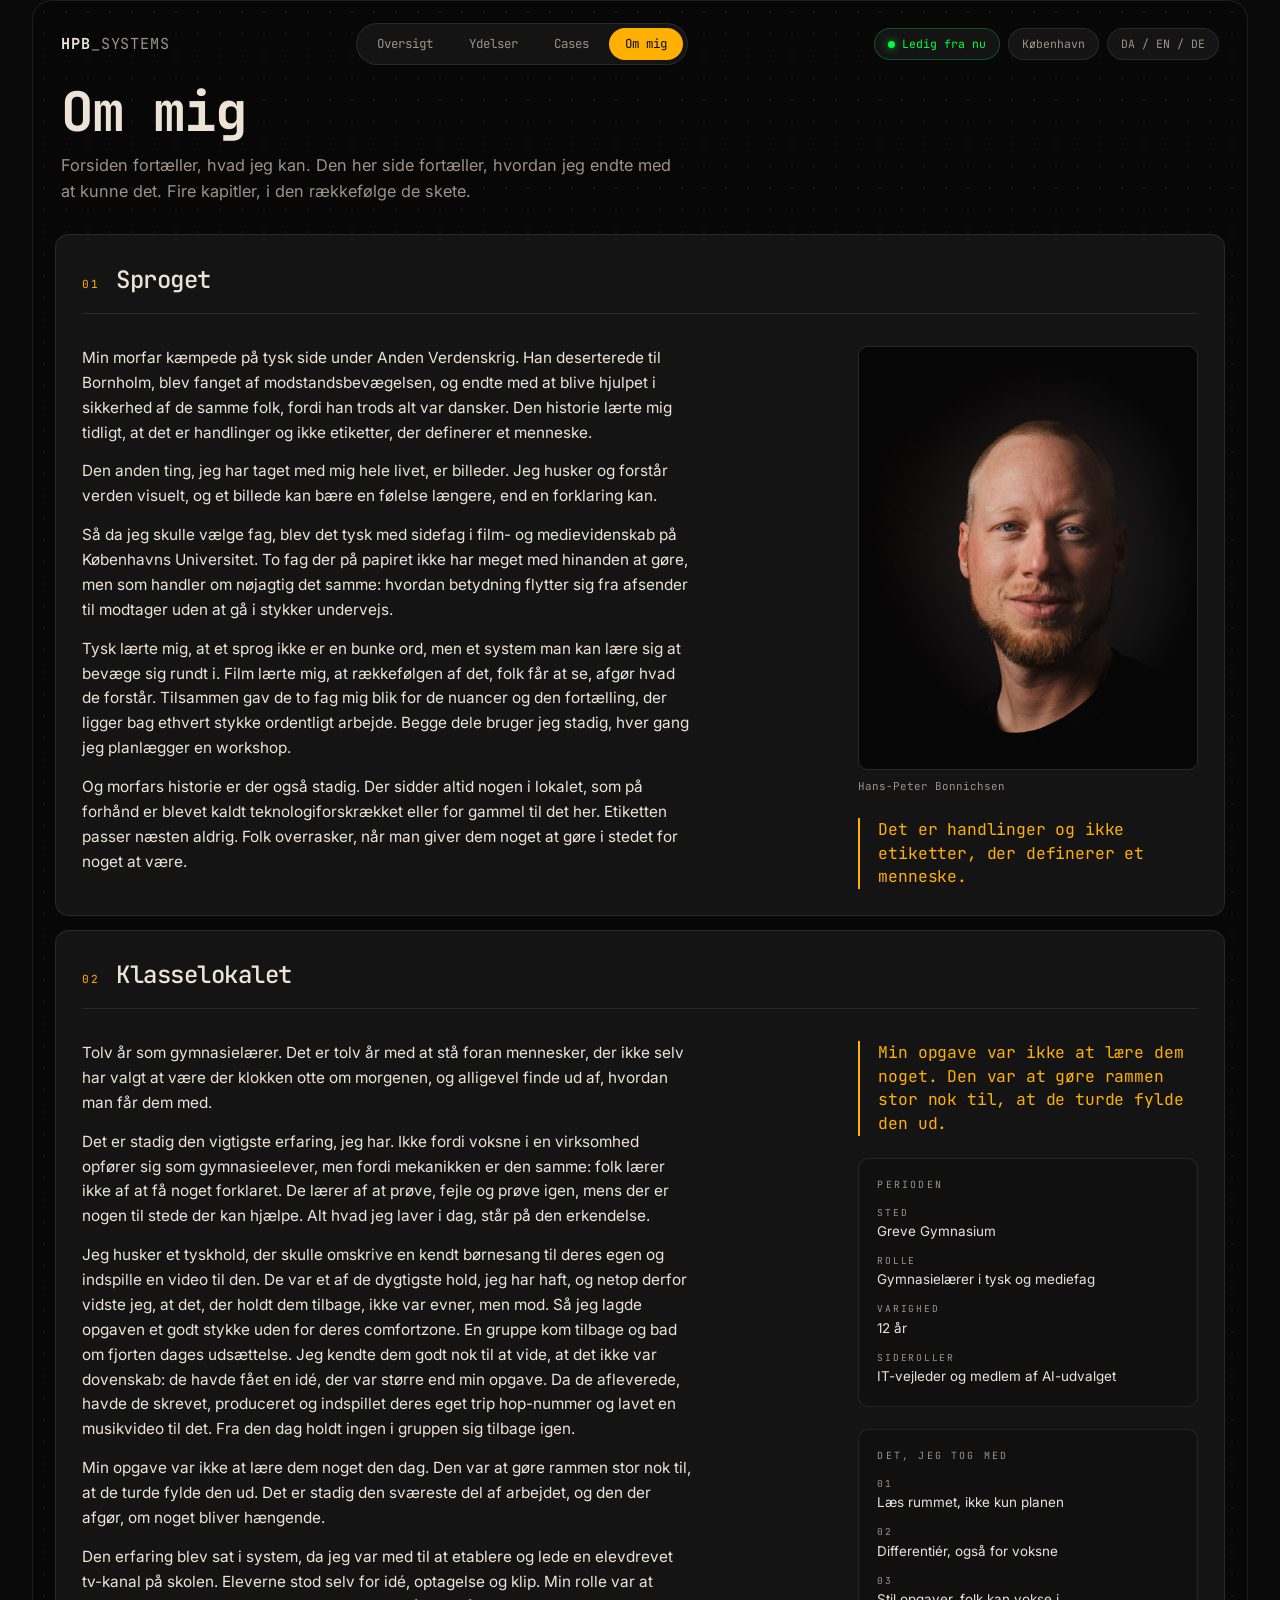
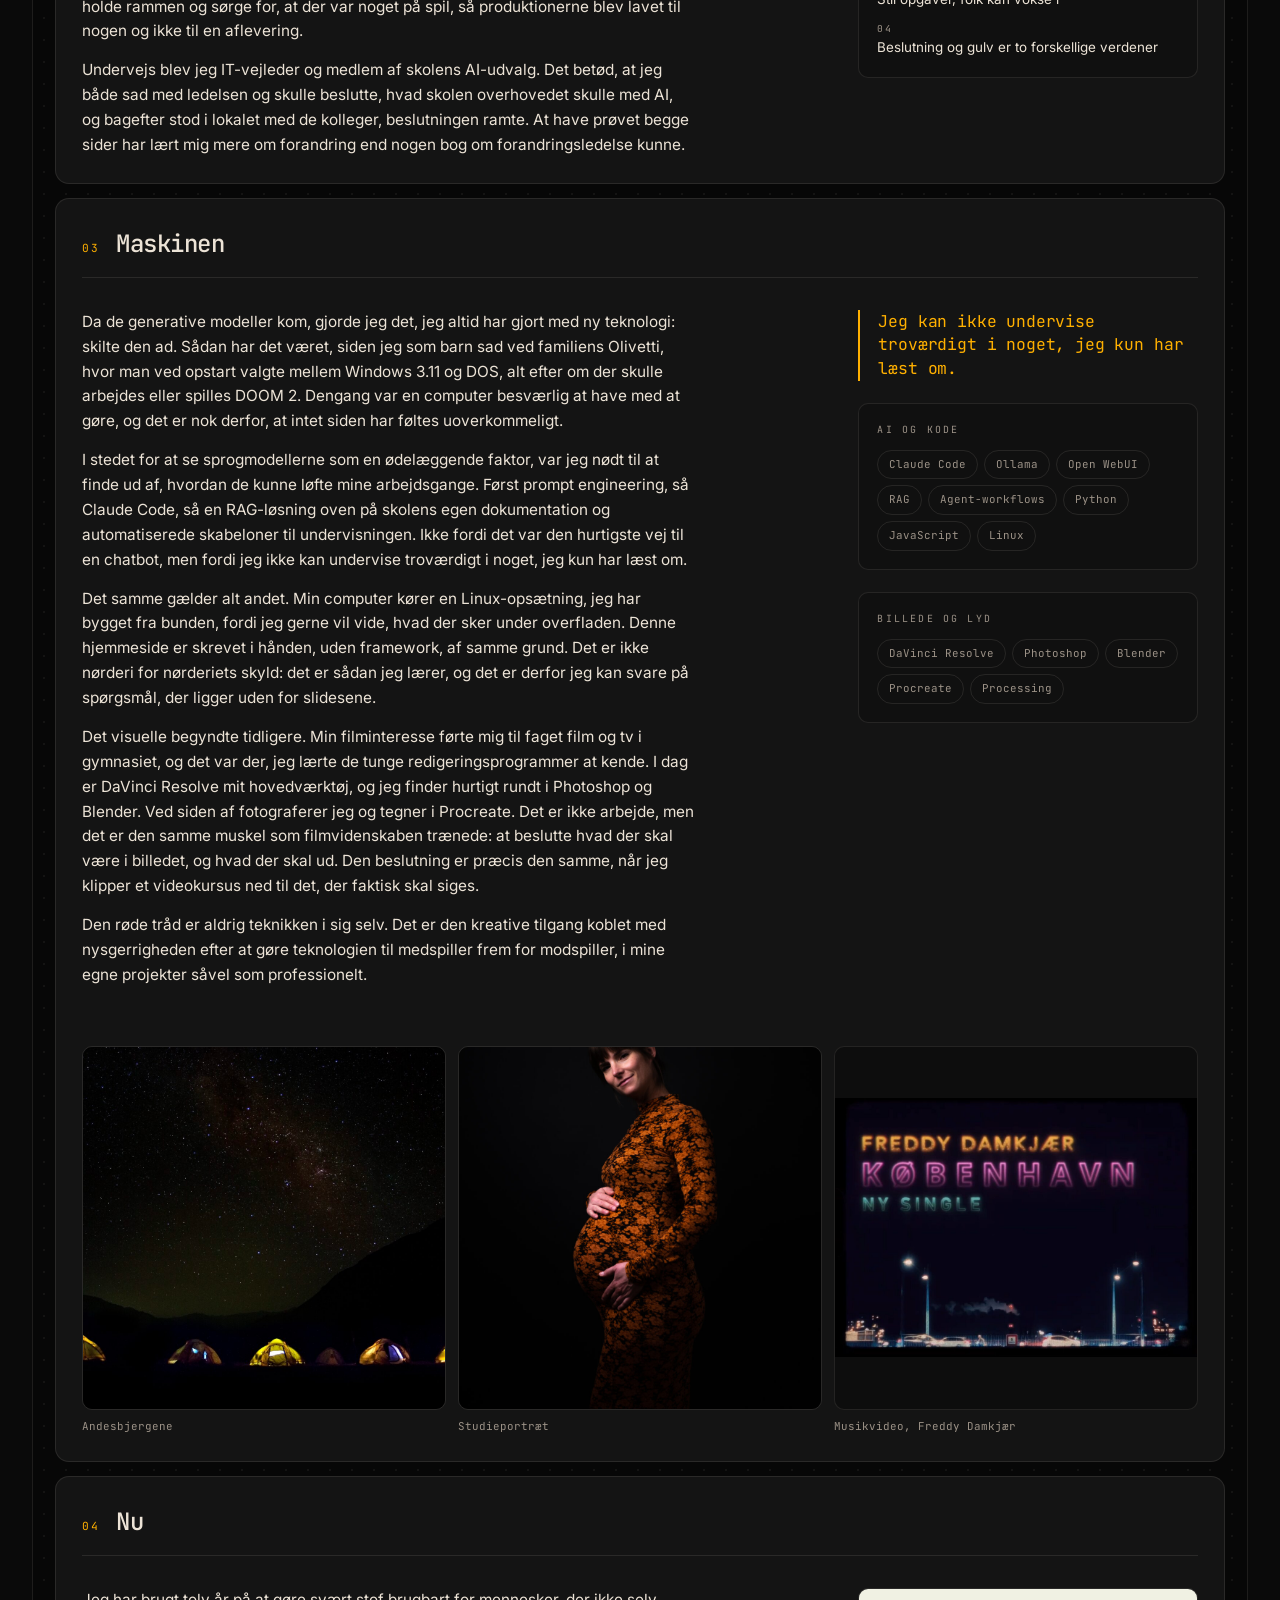
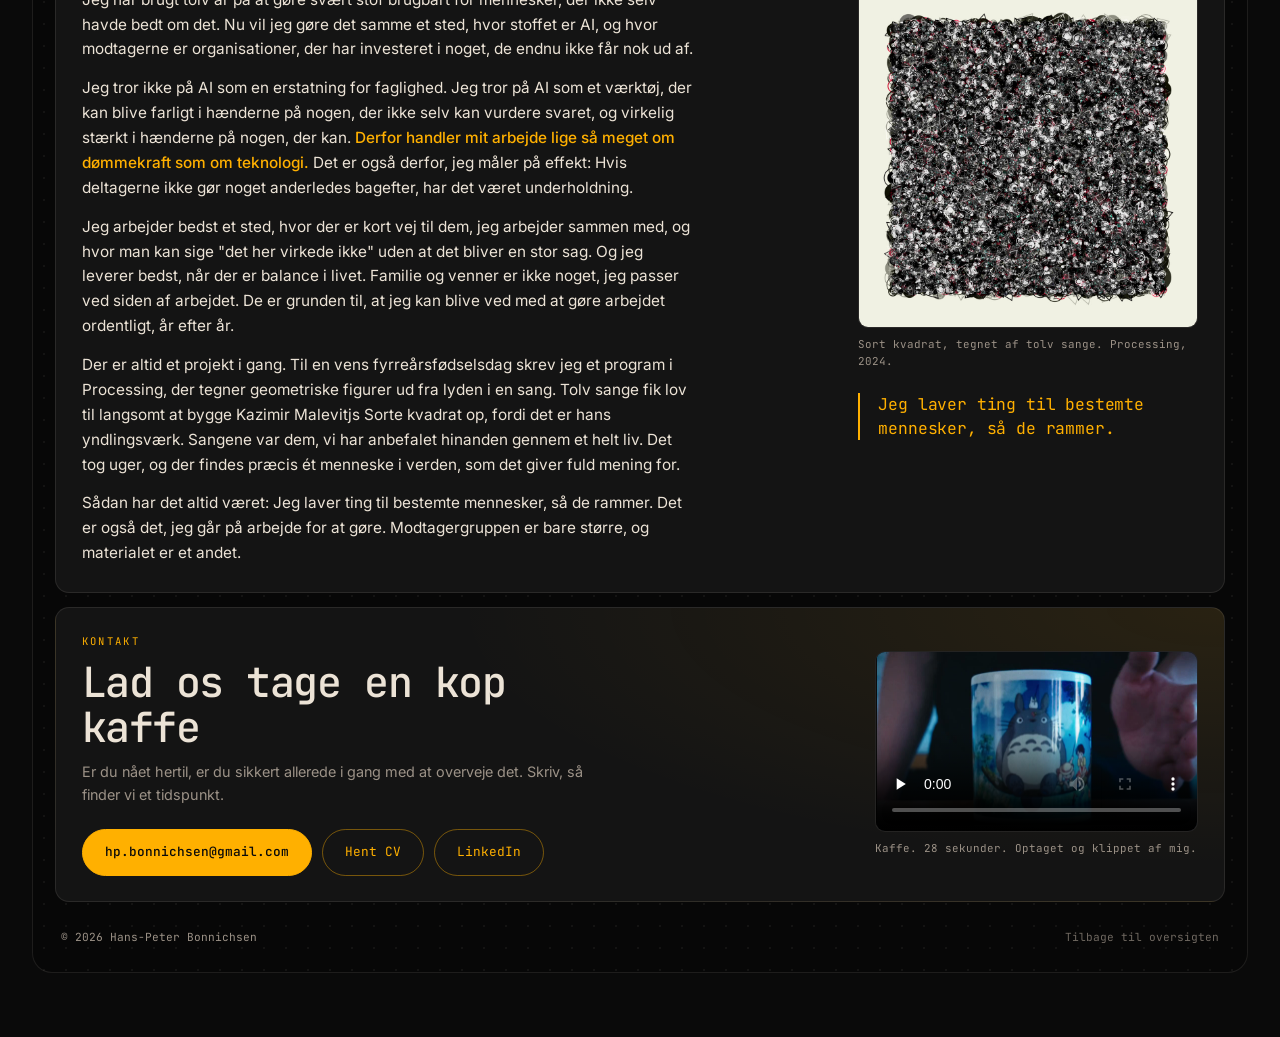
==== commit c07b0178: "LinkedIn-links, tv-kanal, mediefag og tysk" ====
--- a/om.html
+++ b/om.html
@@ -360,6 +360,7 @@
         <div class="contact__actions">
           <a class="btn btn--primary" href="mailto:hp.bonnichsen@gmail.com">hp.bonnichsen@gmail.com</a>
           <a class="btn" href="assets/hpb_cv.pdf" download>Hent CV</a>
+          <a class="btn" href="https://www.linkedin.com/in/hpbonnichsen" target="_blank" rel="noopener noreferrer">LinkedIn</a>
         </div>
       </section>
 
